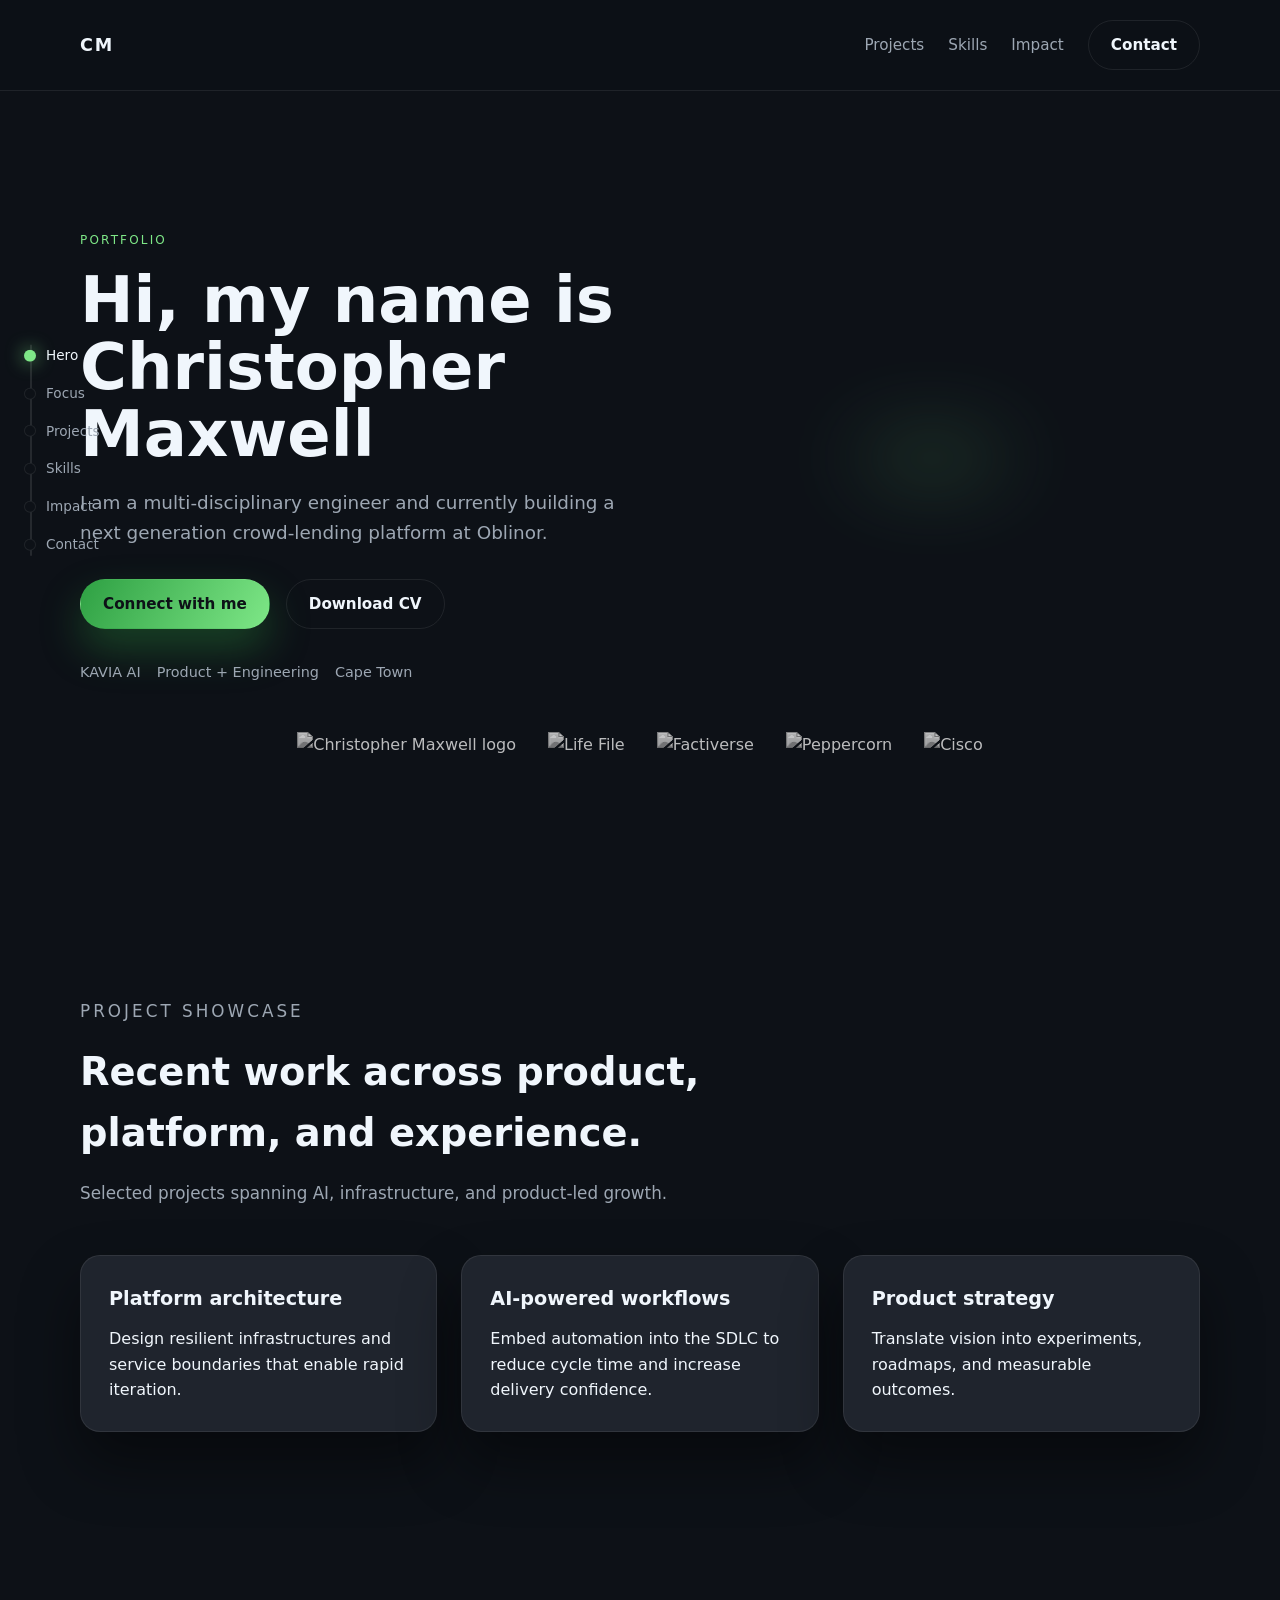
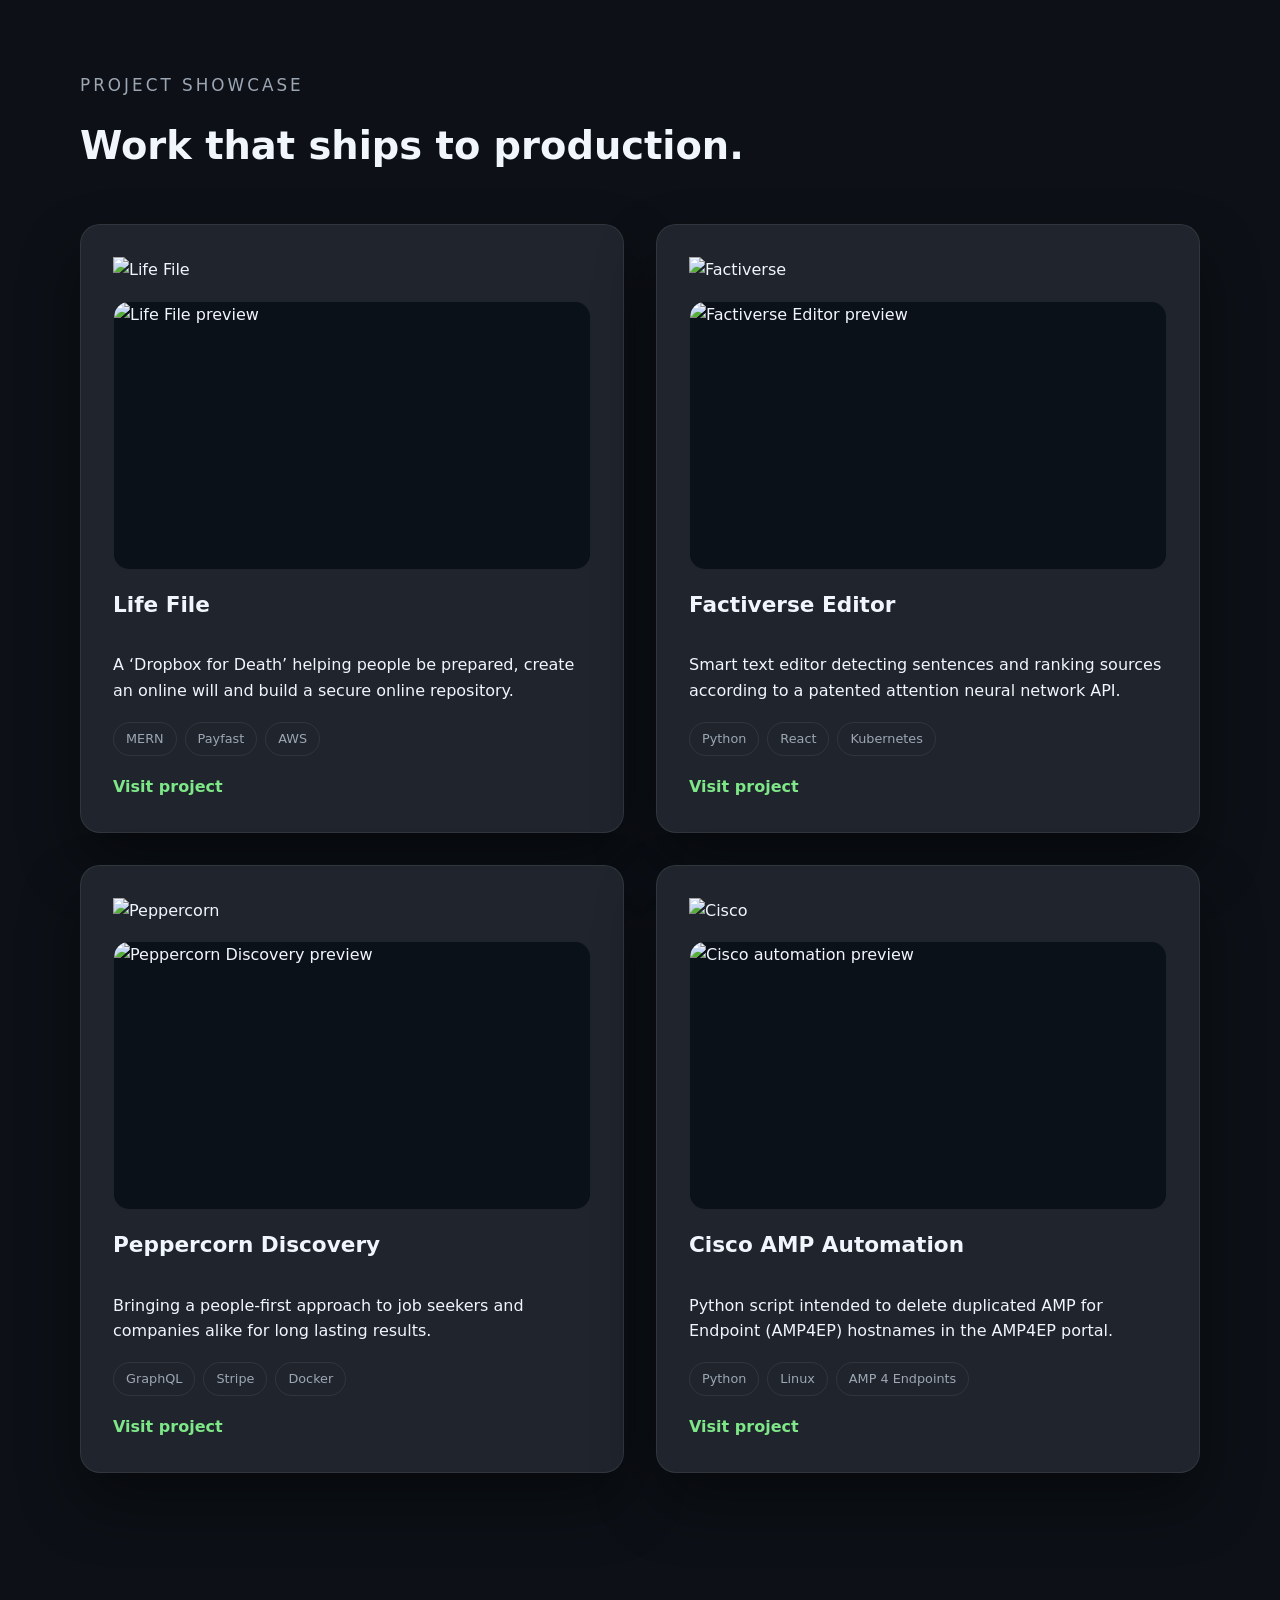
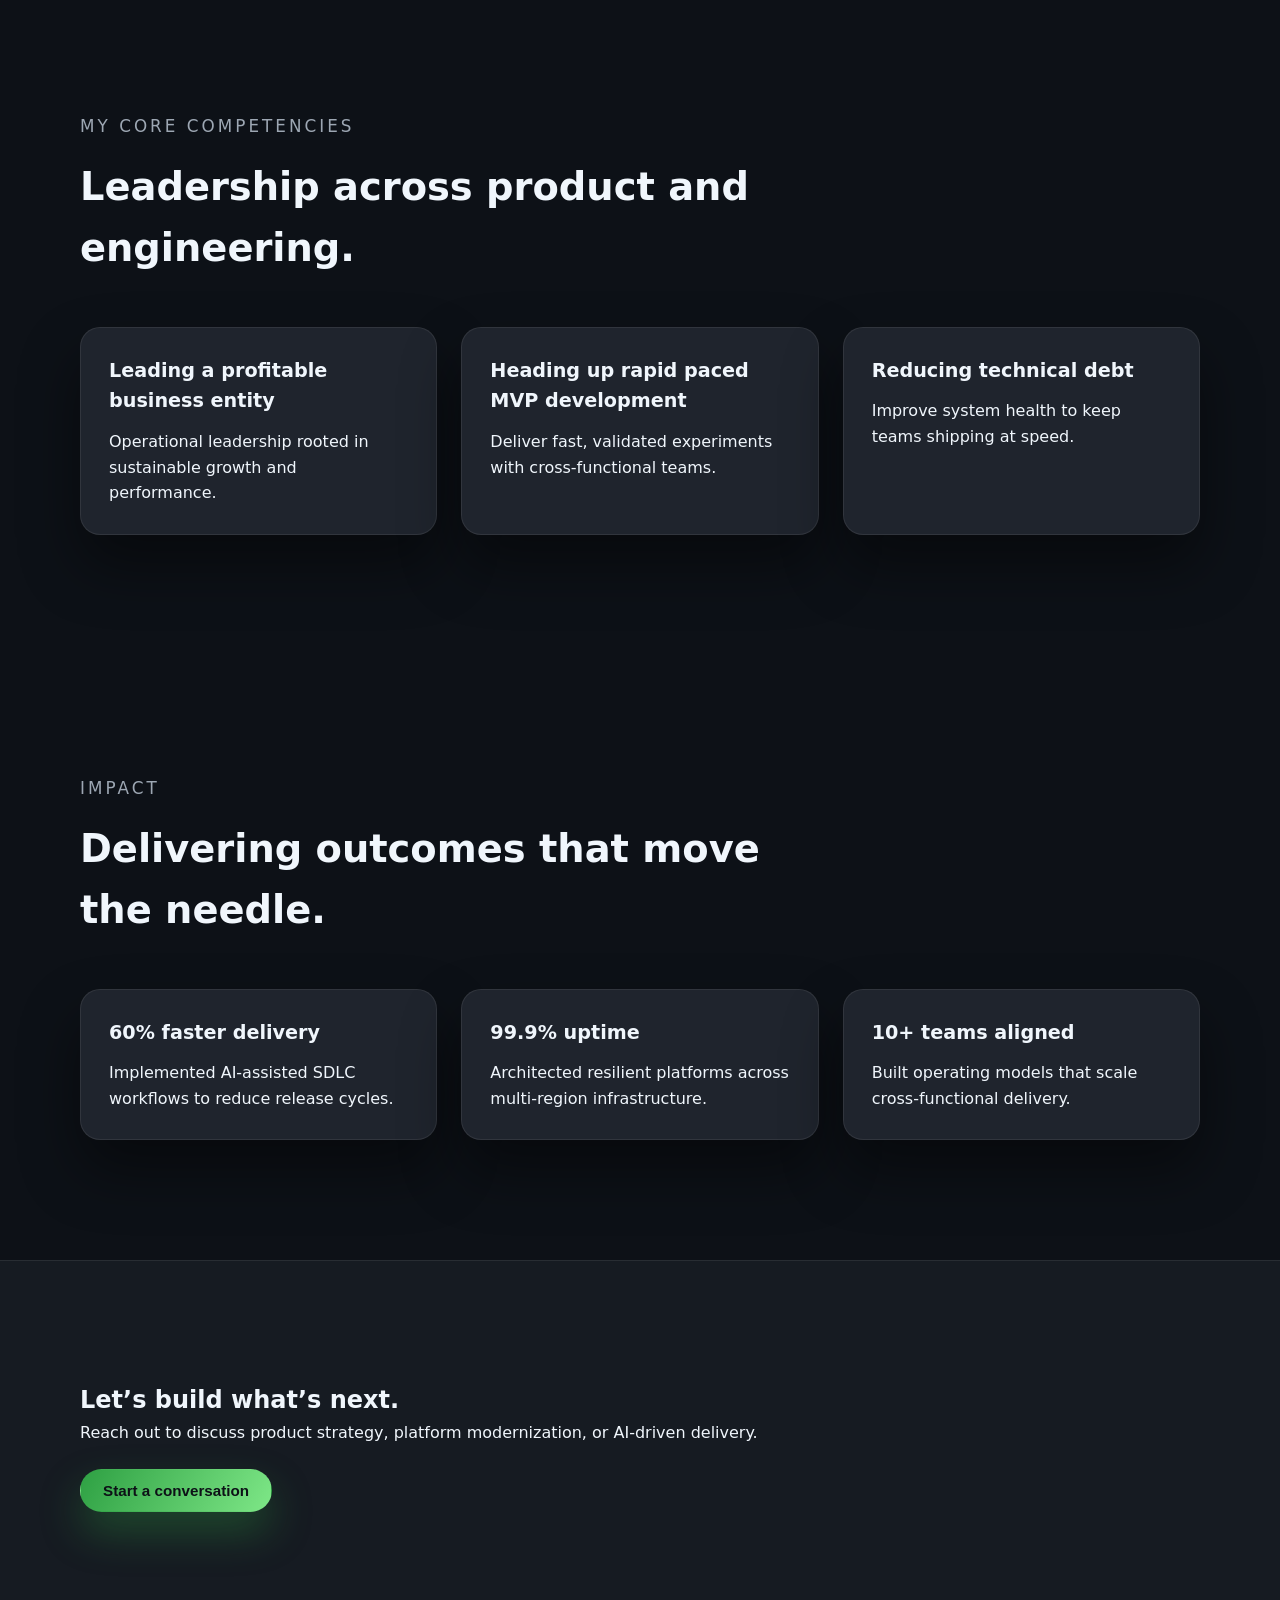
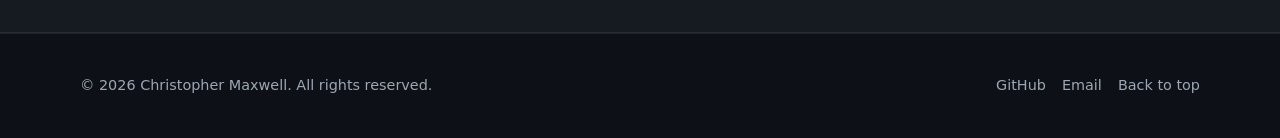
==== index.html @ 37aeed15 "workings" ====
<!doctype html>
<html lang="en">
<head>
  <meta charset="utf-8">
  <meta http-equiv="X-UA-Compatible" content="IE=edge">
  <meta name="viewport" content="width=device-width, initial-scale=1">
  <title>Christopher Maxwell | Portfolio</title>
  <meta name="description" content="Christopher Maxwell is a multi-disciplinary engineer building the next generation of AI-accelerated software delivery.">
  <link rel="stylesheet" href="./css/style.css">
  <link rel="preload" href="./images/profile-00.svg" as="image" type="image/svg+xml">
</head>
<body>
  <div id="top" class="page">
    <header class="site-header">
      <div class="container header-inner">
        <a class="logo" href="#hero">CM</a>
        <nav class="primary-nav" aria-label="Primary">
          <a href="#projects">Projects</a>
          <a href="#skills">Skills</a>
          <a href="#impact">Impact</a>
          <a class="button ghost" href="mailto:chris.reviresco@gmail.com">Contact</a>
        </nav>
      </div>
    </header>

    <nav class="rail-nav" aria-label="Section navigation">
      <a class="rail-stop" href="#top" data-section="hero">
        <span class="rail-dot"></span>
        <span class="rail-label">Hero</span>
      </a>
      <a class="rail-stop" href="#features" data-section="features">
        <span class="rail-dot"></span>
        <span class="rail-label">Focus</span>
      </a>
      <a class="rail-stop" href="#projects" data-section="projects">
        <span class="rail-dot"></span>
        <span class="rail-label">Projects</span>
      </a>
      <a class="rail-stop" href="#skills" data-section="skills">
        <span class="rail-dot"></span>
        <span class="rail-label">Skills</span>
      </a>
      <a class="rail-stop" href="#impact" data-section="impact">
        <span class="rail-dot"></span>
        <span class="rail-label">Impact</span>
      </a>
      <a class="rail-stop" href="#contact" data-section="contact">
        <span class="rail-dot"></span>
        <span class="rail-label">Contact</span>
      </a>
    </nav>

    <main>
      <section id="hero" class="section hero illustration-section-01" data-hero>
        <div class="container hero-grid">
          <div class="hero-content">
            <p class="eyebrow">Portfolio</p>
            <h1>Hi, my name is <br> Christopher Maxwell</h1>
            <p class="lead">
              I am a multi-disciplinary engineer and currently building a<br> next generation crowd-lending platform at Oblinor.
            </p>
            <div class="cta-group">
              <a class="button primary" href="mailto:chris.reviresco@gmail.com">Connect with me</a>
              <a class="button ghost" href="./images/Christopher_Maxwell-CV.pdf" download="Christopher_Maxwell-CV">Download CV</a>
            </div>
            <div class="hero-metadata">
              <span>KAVIA AI</span>
              <span>Product + Engineering</span>
              <span>Cape Town</span>
            </div>
          </div>
          <div class="hero-visual" aria-hidden="true">
            <img class="hero-graphic" src="./images/profile-00.svg" alt="">
            <div class="hero-glow"></div>
          </div>
        </div>
        <div class="hero-logos" aria-label="Featured companies">
          <img src="./images/logo.svg" alt="Christopher Maxwell logo" loading="lazy">
          <img src="./images/life-file.svg" alt="Life File" loading="lazy">
          <img src="./images/factiverse.svg" alt="Factiverse" loading="lazy">
          <img src="./images/peppercorn.svg" alt="Peppercorn" loading="lazy">
          <img src="./images/cisco.svg" alt="Cisco" loading="lazy">
        </div>
      </section>

      <section id="features" class="section reveal illustration-section-03">
        <div class="container">
          <div class="section-header">
            <p class="eyebrow">Project Showcase</p>
            <h2>Recent work across product, platform, and experience.</h2>
            <p>Selected projects spanning AI, infrastructure, and product-led growth.</p>
          </div>
          <div class="feature-grid">
            <article class="feature-card">
              <h3>Platform architecture</h3>
              <p>Design resilient infrastructures and service boundaries that enable rapid iteration.</p>
            </article>
            <article class="feature-card">
              <h3>AI-powered workflows</h3>
              <p>Embed automation into the SDLC to reduce cycle time and increase delivery confidence.</p>
            </article>
            <article class="feature-card">
              <h3>Product strategy</h3>
              <p>Translate vision into experiments, roadmaps, and measurable outcomes.</p>
            </article>
          </div>
        </div>
      </section>

      <section id="projects" class="section reveal illustration-section-04">
        <div class="container">
          <div class="section-header">
            <p class="eyebrow">Project Showcase</p>
            <h2>Work that ships to production.</h2>
          </div>
          <div class="project-grid">
            <article class="project-card">
              <div class="project-header">
                <img src="./images/life-file.svg" alt="Life File" loading="lazy">
              </div>
              <div class="project-media">
                <img src="./images/life-file.gif" alt="Life File preview" loading="lazy">
              </div>
              <h3>Life File</h3>
              <p>A ‘Dropbox for Death’ helping people be prepared, create an online will and build a secure online repository.</p>
              <div class="tag-group">
                <span>MERN</span>
                <span>Payfast</span>
                <span>AWS</span>
              </div>
              <a class="text-link" href="https://www.lifefile.co.za" target="_blank" rel="noopener noreferrer">Visit project</a>
            </article>
            <article class="project-card">
              <div class="project-header">
                <img src="./images/factiverse.svg" alt="Factiverse" loading="lazy">
              </div>
              <div class="project-media">
                <img src="./images/fv-editor.gif" alt="Factiverse Editor preview" loading="lazy">
              </div>
              <h3>Factiverse Editor</h3>
              <p>Smart text editor detecting sentences and ranking sources according to a patented attention neural network API.</p>
              <div class="tag-group">
                <span>Python</span>
                <span>React</span>
                <span>Kubernetes</span>
              </div>
              <a class="text-link" href="https://editor.factiverse.ai" target="_blank" rel="noopener noreferrer">Visit project</a>
            </article>
            <article class="project-card">
              <div class="project-header">
                <img src="./images/peppercorn.svg" alt="Peppercorn" loading="lazy">
              </div>
              <div class="project-media">
                <img src="./images/learning-module.gif" alt="Peppercorn Discovery preview" loading="lazy">
              </div>
              <h3>Peppercorn Discovery</h3>
              <p>Bringing a people-first approach to job seekers and companies alike for long lasting results.</p>
              <div class="tag-group">
                <span>GraphQL</span>
                <span>Stripe</span>
                <span>Docker</span>
              </div>
              <a class="text-link" href="https://discovery.peppercorn.ai/" target="_blank" rel="noopener noreferrer">Visit project</a>
            </article>
            <article class="project-card">
              <div class="project-header">
                <img src="./images/cisco.svg" alt="Cisco" loading="lazy">
              </div>
              <div class="project-media">
                <img src="./images/cisco.gif" alt="Cisco automation preview" loading="lazy">
              </div>
              <h3>Cisco AMP Automation</h3>
              <p>Python script intended to delete duplicated AMP for Endpoint (AMP4EP) hostnames in the AMP4EP portal.</p>
              <div class="tag-group">
                <span>Python</span>
                <span>Linux</span>
                <span>AMP 4 Endpoints</span>
              </div>
              <a class="text-link" href="https://developer.cisco.com/codeexchange/github/repo/victoriancode/amp4endpoint" target="_blank" rel="noopener noreferrer">Visit project</a>
            </article>
          </div>
        </div>
      </section>

      <section id="skills" class="section reveal illustration-section-03">
        <div class="container">
          <div class="section-header">
            <p class="eyebrow">My core competencies</p>
            <h2>Leadership across product and engineering.</h2>
          </div>
          <div class="skills-grid">
            <div class="skill-card">
              <h3>Leading a profitable business entity</h3>
              <p>Operational leadership rooted in sustainable growth and performance.</p>
            </div>
            <div class="skill-card">
              <h3>Heading up rapid paced MVP development</h3>
              <p>Deliver fast, validated experiments with cross-functional teams.</p>
            </div>
            <div class="skill-card">
              <h3>Reducing technical debt</h3>
              <p>Improve system health to keep teams shipping at speed.</p>
            </div>
          </div>
        </div>
      </section>

      <section id="impact" class="section reveal illustration-section-04">
        <div class="container">
          <div class="section-header">
            <p class="eyebrow">Impact</p>
            <h2>Delivering outcomes that move the needle.</h2>
          </div>
          <div class="impact-grid">
            <div class="impact-card">
              <h3>60% faster delivery</h3>
              <p>Implemented AI-assisted SDLC workflows to reduce release cycles.</p>
            </div>
            <div class="impact-card">
              <h3>99.9% uptime</h3>
              <p>Architected resilient platforms across multi-region infrastructure.</p>
            </div>
            <div class="impact-card">
              <h3>10+ teams aligned</h3>
              <p>Built operating models that scale cross-functional delivery.</p>
            </div>
          </div>
        </div>
      </section>

      <section id="contact" class="section contact reveal illustration-section-05">
        <div class="container contact-inner">
          <div>
            <h2>Let’s build what’s next.</h2>
            <p>Reach out to discuss product strategy, platform modernization, or AI-driven delivery.</p>
          </div>
          <button class="button primary contact-trigger" type="button">Start a conversation</button>
        </div>
      </section>
    </main>

    <dialog class="contact-dialog" id="contact-dialog" aria-labelledby="contact-dialog-title">
      <form class="contact-form" method="dialog" novalidate>
        <h3 id="contact-dialog-title">Start the conversation</h3>
        <p>Share what you'd like to do and I'll reply directly.</p>
        <label for="contact-message">What would you like to do?</label>
        <textarea id="contact-message" name="message" rows="4" required></textarea>
        <label for="contact-email">Your email (optional)</label>
        <input id="contact-email" name="email" type="email" autocomplete="email" placeholder="you@example.com">
        <div class="contact-actions">
          <button class="button ghost" value="cancel">Cancel</button>
          <button class="button primary" id="contact-send" type="submit" value="send">Send email</button>
        </div>
        <p class="contact-status" role="status" aria-live="polite"></p>
        <p class="contact-note">Your message stays on your device and is only used to draft the email.</p>
      </form>
    </dialog>

    <footer class="site-footer">
      <div class="container footer-inner">
        <p>© 2026 Christopher Maxwell. All rights reserved.</p>
        <div class="footer-links">
          <a href="https://github.com/withchristopher" target="_blank" rel="noopener noreferrer">GitHub</a>
          <a href="mailto:chris.reviresco@gmail.com">Email</a>
          <a href="#hero">Back to top</a>
        </div>
      </div>
    </footer>
  </div>

  <script src="./js/landing.js" defer></script>
</body>
</html>
---- css/style.css ----
:root {
  color-scheme: dark;
  --bg: #0d1117;
  --bg-muted: #161b22;
  --bg-card: #1f242d;
  --text: #f0f6fc;
  --text-muted: #9da7b3;
  --accent: #7ee787;
  --accent-strong: #2ea043;
  --border: rgba(255, 255, 255, 0.08);
  --shadow: 0 30px 60px rgba(0, 0, 0, 0.45);
  --radius: 20px;
  --container: 1120px;
  --section-gap: clamp(64px, 10vw, 120px);
}

* {
  box-sizing: border-box;
  margin: 0;
  padding: 0;
}

html {
  scroll-behavior: smooth;
}

body {
  font-family: "Inter", "Segoe UI", system-ui, -apple-system, sans-serif;
  background: var(--bg);
  color: var(--text);
  line-height: 1.6;
}

img {
  max-width: 100%;
  display: block;
}

a {
  color: inherit;
  text-decoration: none;
}

.page {
  overflow-x: hidden;
}

.container {
  width: min(100% - 32px, var(--container));
  margin: 0 auto;
}

.section {
  padding: var(--section-gap) 0;
  position: relative;
  overflow: hidden;
}

.section[class*="illustration-section-"] {
  position: relative;
}

[class*="illustration-section-"]::after {
  content: "";
  position: absolute;
  width: 100%;
  max-width: 100%;
  height: 612px;
  background-repeat: no-repeat;
  background-size: auto;
  background-position: center;
  left: 50%;
  top: 0;
  transform: translate(-50%);
  pointer-events: none;
  z-index: 0;
}

.illustration-section-01::after {
  background-image: url("../images/illustration-section-011.svg");
  transform: translateX(0);
}

.illustration-section-03::after {
  background-image: url("../images/illustration-section-03.svg");
}

.illustration-section-04::after {
  background-image: url("../images/illustration-section-04.svg");
}

.illustration-section-05::after {
  background-image: url("../images/illustration-section-05.svg");
  transform: translateX(0);
}

.eyebrow {
  text-transform: uppercase;
  letter-spacing: 0.18em;
  font-size: 0.75rem;
  color: var(--accent);
  margin-bottom: 16px;
}

.section-header {
  max-width: 680px;
  margin-bottom: 48px;
}

.section-header h2 {
  font-size: clamp(2rem, 3vw, 3rem);
  margin-bottom: 16px;
}

.section-header p {
  color: var(--text-muted);
  font-size: 1.05rem;
}

.site-header {
  position: sticky;
  top: 0;
  backdrop-filter: blur(18px);
  background: rgba(13, 17, 23, 0.8);
  border-bottom: 1px solid var(--border);
  z-index: 20;
}

.header-inner {
  display: flex;
  align-items: center;
  justify-content: space-between;
  padding: 20px 0;
}

.logo {
  font-weight: 700;
  font-size: 1.1rem;
  letter-spacing: 0.1em;
}

.primary-nav {
  display: flex;
  align-items: center;
  gap: 24px;
  color: var(--text-muted);
}

.primary-nav a {
  font-size: 0.95rem;
}

.button {
  display: inline-flex;
  align-items: center;
  justify-content: center;
  gap: 8px;
  padding: 12px 22px;
  border-radius: 999px;
  font-weight: 600;
  font-size: 0.95rem;
  border: 1px solid transparent;
  transition: transform 0.2s ease, box-shadow 0.2s ease, border-color 0.2s ease;
}

.button.primary {
  background: linear-gradient(120deg, #2ea043, #7ee787);
  color: #0d1117;
  box-shadow: 0 20px 40px rgba(46, 160, 67, 0.35);
}

.button.ghost {
  border-color: var(--border);
  color: var(--text);
}

.button:hover {
  transform: translateY(-1px);
}

.hero {
  padding-top: clamp(80px, 14vw, 140px);
}

.hero-grid {
  display: grid;
  grid-template-columns: repeat(auto-fit, minmax(280px, 1fr));
  gap: 48px;
  align-items: center;
}

.hero-grid,
.hero-logos,
.section-header,
.feature-grid,
.project-grid,
.skills-grid,
.impact-grid,
.contact-inner,
.footer-inner {
  position: relative;
  z-index: 1;
}

.hero-content h1 {
  font-size: clamp(2.8rem, 5vw, 4.6rem);
  line-height: 1.05;
  margin-bottom: 20px;
}

.hero-content .lead {
  font-size: 1.15rem;
  color: var(--text-muted);
  margin-bottom: 32px;
}

.cta-group {
  display: flex;
  flex-wrap: wrap;
  gap: 16px;
  margin-bottom: 32px;
}

.hero-metadata {
  display: flex;
  flex-wrap: wrap;
  gap: 16px;
  color: var(--text-muted);
  font-size: 0.9rem;
}

.hero-visual {
  position: relative;
  display: grid;
  place-items: center;
  padding: 48px;
}

.hero-graphic {
  width: min(420px, 90%);
  filter: drop-shadow(0 30px 40px rgba(0, 0, 0, 0.6));
  opacity: 0;
  transform: translateY(24px) scale(0.98);
  transition: opacity 1s ease, transform 1s ease;
}

.hero-visual.is-visible .hero-graphic {
  opacity: 1;
  transform: translateY(0) scale(1);
}

.hero-out .hero-graphic {
  opacity: 0;
  transform: translateY(-24px) scale(0.98);
}

.hero-glow {
  position: absolute;
  inset: 18%;
  background: radial-gradient(circle, rgba(126, 231, 135, 0.25), transparent 60%);
  filter: blur(40px);
  z-index: -1;
  opacity: 0.8;
}

.hero-logos {
  margin-top: 48px;
  display: flex;
  flex-wrap: wrap;
  gap: 32px;
  align-items: center;
  justify-content: center;
  opacity: 0.75;
}

.hero-logos img {
  max-height: 40px;
  width: auto;
  filter: grayscale(1);
}

.feature-grid,
.project-grid,
.skills-grid,
.impact-grid {
  display: grid;
  gap: 24px;
  grid-template-columns: repeat(auto-fit, minmax(320px, 1fr));
}

.project-grid {
  grid-template-columns: repeat(2, minmax(0, 1fr));
  gap: 32px;
}

.feature-card,
.project-card,
.skill-card,
.impact-card {
  background: var(--bg-card);
  border: 1px solid var(--border);
  border-radius: var(--radius);
  padding: 28px;
  box-shadow: var(--shadow);
}

.feature-card h3,
.project-card h3,
.skill-card h3,
.impact-card h3 {
  margin-bottom: 12px;
  font-size: 1.2rem;
}

.project-card {
  display: grid;
  gap: 18px;
  padding: 32px;
}

.project-media {
  border-radius: 16px;
  overflow: hidden;
  border: 1px solid var(--border);
  background: #0b1118;
  aspect-ratio: 16 / 9;
}

.project-media img {
  width: 100%;
  height: 100%;
  object-fit: cover;
  display: block;
}

.project-card h3 {
  font-size: 1.35rem;
}

.project-header {
  display: flex;
  align-items: center;
  gap: 12px;
}

.tag-group {
  display: flex;
  flex-wrap: wrap;
  gap: 8px;
}

.tag-group span {
  border: 1px solid var(--border);
  padding: 6px 12px;
  border-radius: 999px;
  font-size: 0.8rem;
  color: var(--text-muted);
}

.text-link {
  color: var(--accent);
  font-weight: 600;
}

.contact {
  background: var(--bg-muted);
  border-top: 1px solid var(--border);
  border-bottom: 1px solid var(--border);
}

.contact-inner {
  display: flex;
  flex-direction: column;
  gap: 24px;
  align-items: flex-start;
  justify-content: space-between;
}

.site-footer {
  padding: 40px 0;
  border-top: 1px solid var(--border);
}

.footer-inner {
  display: flex;
  flex-wrap: wrap;
  gap: 16px;
  align-items: center;
  justify-content: space-between;
  color: var(--text-muted);
  font-size: 0.9rem;
}

.footer-links {
  display: flex;
  gap: 16px;
}

.contact-dialog {
  border: none;
  border-radius: 24px;
  padding: 0;
  width: min(520px, 92vw);
  background: #0b1118;
  color: var(--text);
  box-shadow: var(--shadow);
}

.contact-dialog::backdrop {
  background: rgba(10, 12, 16, 0.75);
  backdrop-filter: blur(4px);
}

.contact-form {
  display: grid;
  gap: 16px;
  padding: 28px;
}

.contact-form h3 {
  font-size: 1.4rem;
}

.contact-form p {
  color: var(--text-muted);
}

.contact-form label {
  font-size: 0.9rem;
  color: var(--text-muted);
}

.contact-form textarea,
.contact-form input {
  width: 100%;
  border-radius: 14px;
  border: 1px solid var(--border);
  background: #0f141c;
  color: var(--text);
  padding: 12px 14px;
  font-size: 0.95rem;
}

.contact-form textarea:focus,
.contact-form input:focus {
  outline: none;
  border-color: rgba(126, 231, 135, 0.6);
  box-shadow: 0 0 0 3px rgba(126, 231, 135, 0.18);
}

.contact-actions {
  display: flex;
  flex-wrap: wrap;
  gap: 12px;
  justify-content: flex-end;
}

.contact-status {
  min-height: 1.2em;
  font-size: 0.9rem;
  color: var(--accent);
}

.contact-note {
  font-size: 0.85rem;
  color: var(--text-muted);
}

.rail-nav {
  position: fixed;
  top: 50%;
  left: 24px;
  transform: translateY(-50%);
  display: grid;
  gap: 16px;
  padding: 6px 0;
  z-index: 15;
}

.rail-nav::before {
  content: "";
  position: absolute;
  left: 6px;
  top: 6px;
  bottom: 6px;
  width: 2px;
  background: rgba(255, 255, 255, 0.1);
  z-index: -1;
}

.rail-nav::after {
  content: "";
  position: absolute;
  left: 6px;
  top: 6px;
  width: 2px;
  height: var(--rail-progress, 0%);
  background: linear-gradient(180deg, rgba(126, 231, 135, 0.9), rgba(46, 160, 67, 0.6));
  box-shadow: 0 0 18px rgba(126, 231, 135, 0.6);
  z-index: -1;
}
.rail-stop {
  display: grid;
  grid-template-columns: auto 1fr;
  align-items: center;
  gap: 10px;
  color: var(--text-muted);
  font-size: 0.85rem;
  transition: color 0.2s ease;
}

.rail-dot {
  width: 12px;
  height: 12px;
  border-radius: 999px;
  border: 1px solid var(--border);
  background: var(--bg);
  position: relative;
}

.rail-stop.active {
  color: var(--text);
}

.rail-stop.active .rail-dot {
  background: var(--accent);
  box-shadow: 0 0 18px rgba(126, 231, 135, 0.8);
  border-color: transparent;
}

.reveal {
  opacity: 0;
  transform: translateY(20px);
  transition: opacity 0.7s ease, transform 0.7s ease;
}

.reveal.is-visible {
  opacity: 1;
  transform: translateY(0);
}

@media (max-width: 900px) {
  .primary-nav {
    display: none;
  }

  .project-grid {
    grid-template-columns: 1fr;
    gap: 24px;
  }

  .rail-nav {
    left: 50%;
    top: auto;
    bottom: 16px;
    transform: translateX(-50%);
    grid-auto-flow: column;
    background: rgba(13, 17, 23, 0.85);
    padding: 10px 16px;
    border-radius: 999px;
    border: 1px solid var(--border);
  }

  .rail-nav::before,
  .rail-nav::after {
    display: none;
  }

  .rail-stop {
    grid-template-columns: auto;
  }

  .rail-label {
    display: none;
  }
}

@media (max-width: 700px) {
  .hero-visual {
    padding: 24px 0;
  }

  .footer-inner {
    flex-direction: column;
    align-items: flex-start;
  }
}

@media (prefers-reduced-motion: reduce) {
  html {
    scroll-behavior: auto;
  }

  *,
  *::before,
  *::after {
    animation: none !important;
    transition: none !important;
  }
}
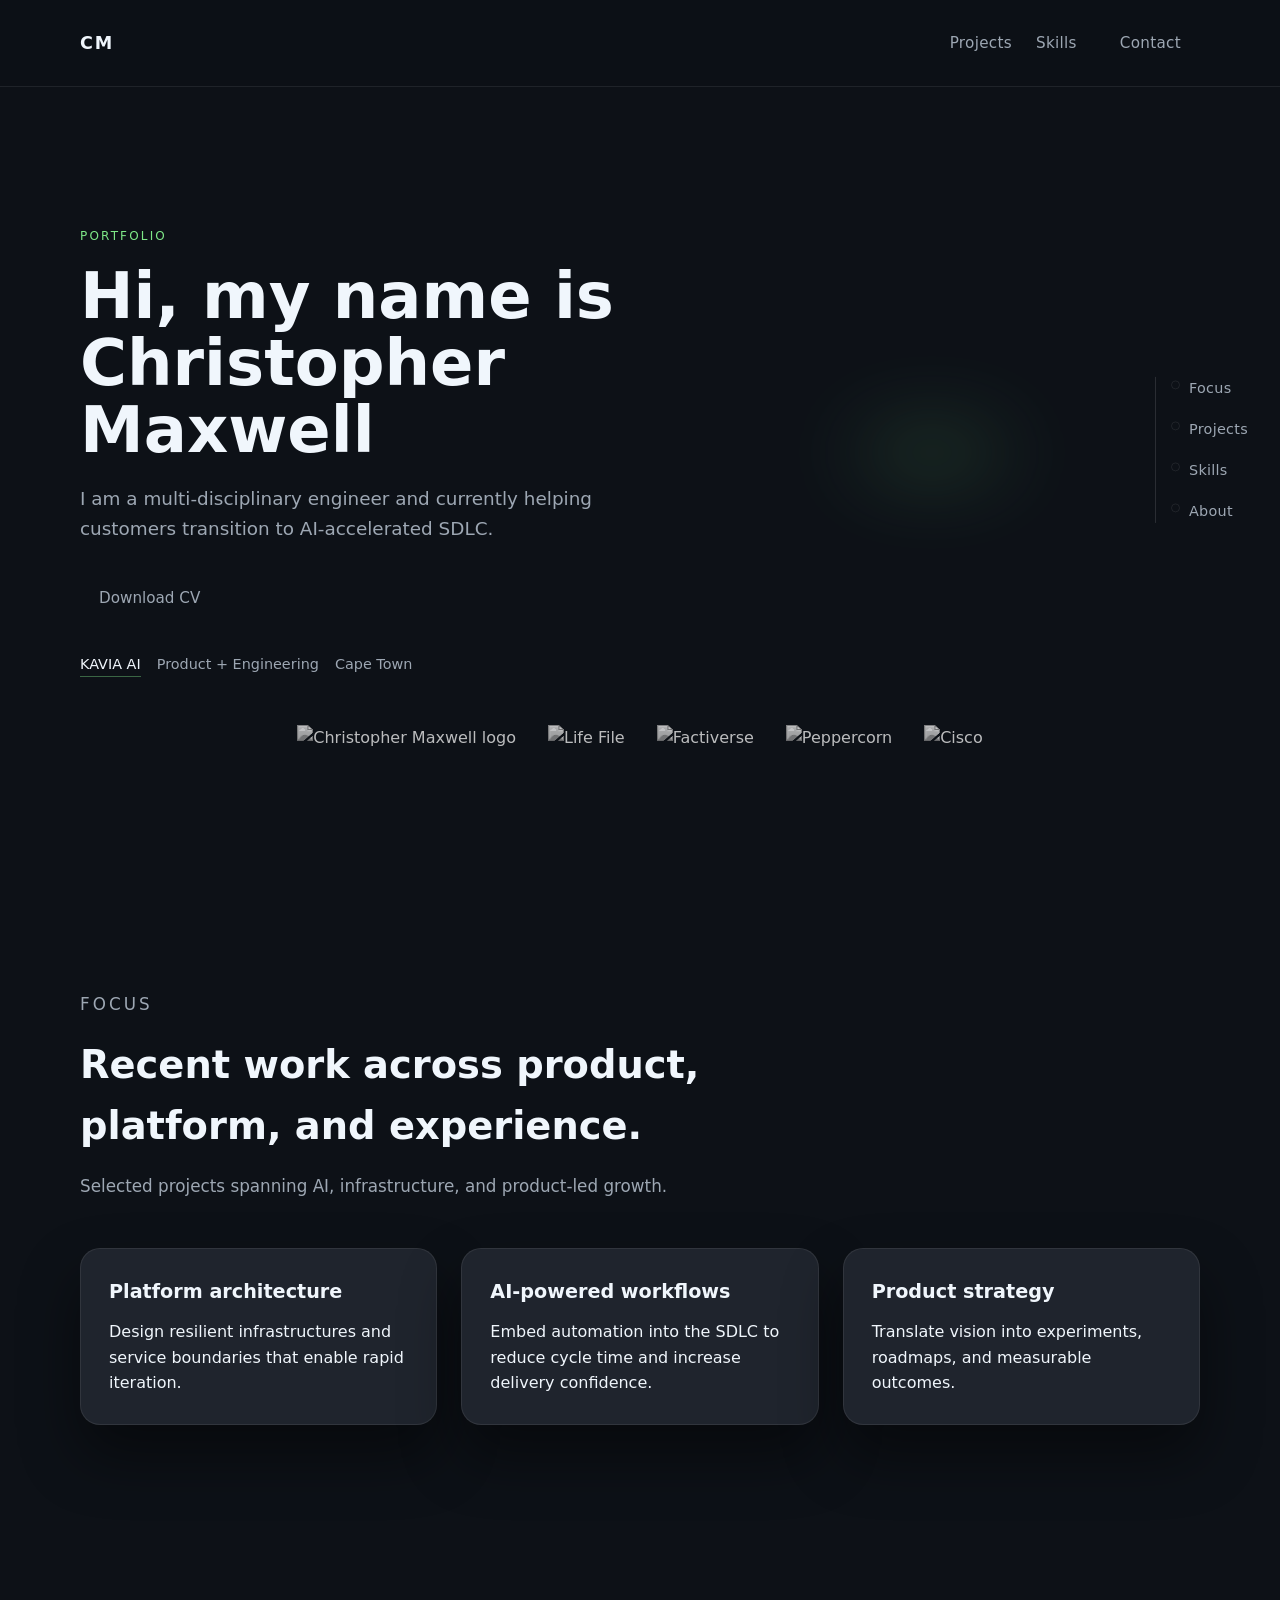
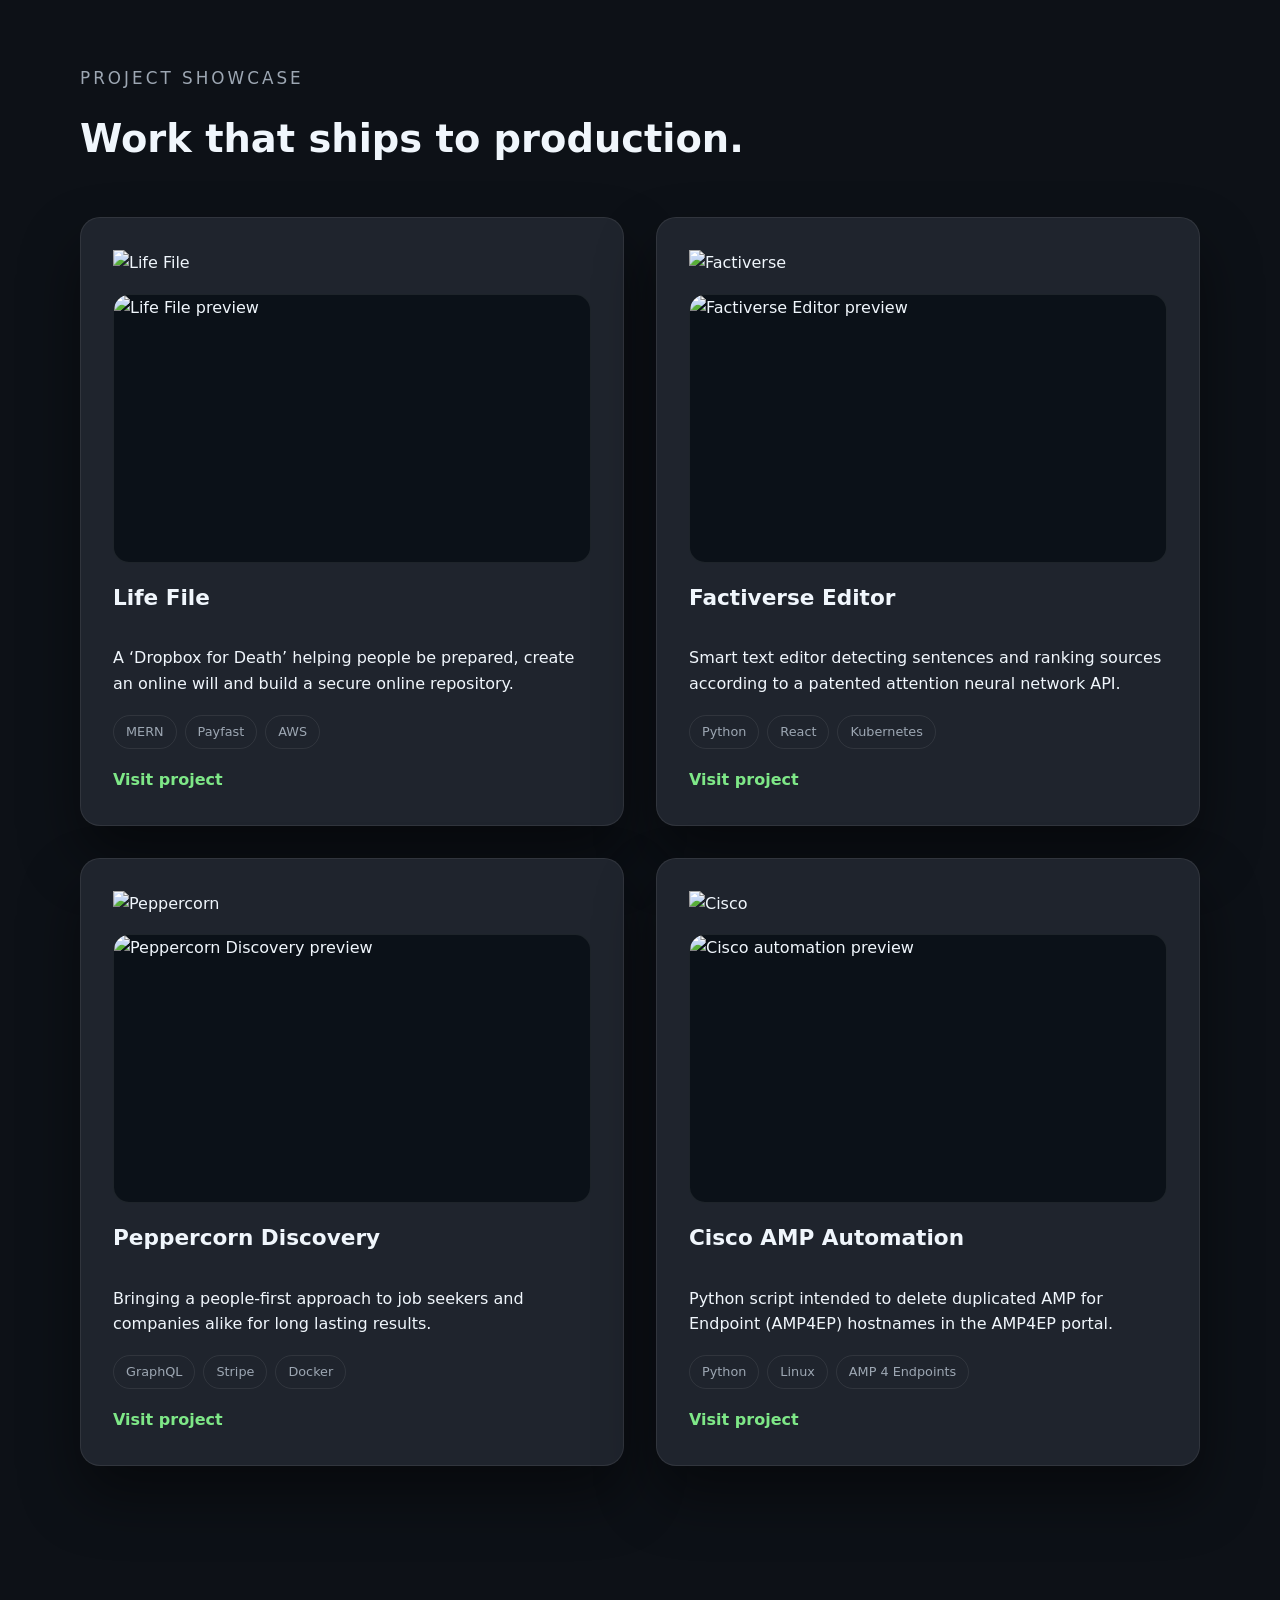
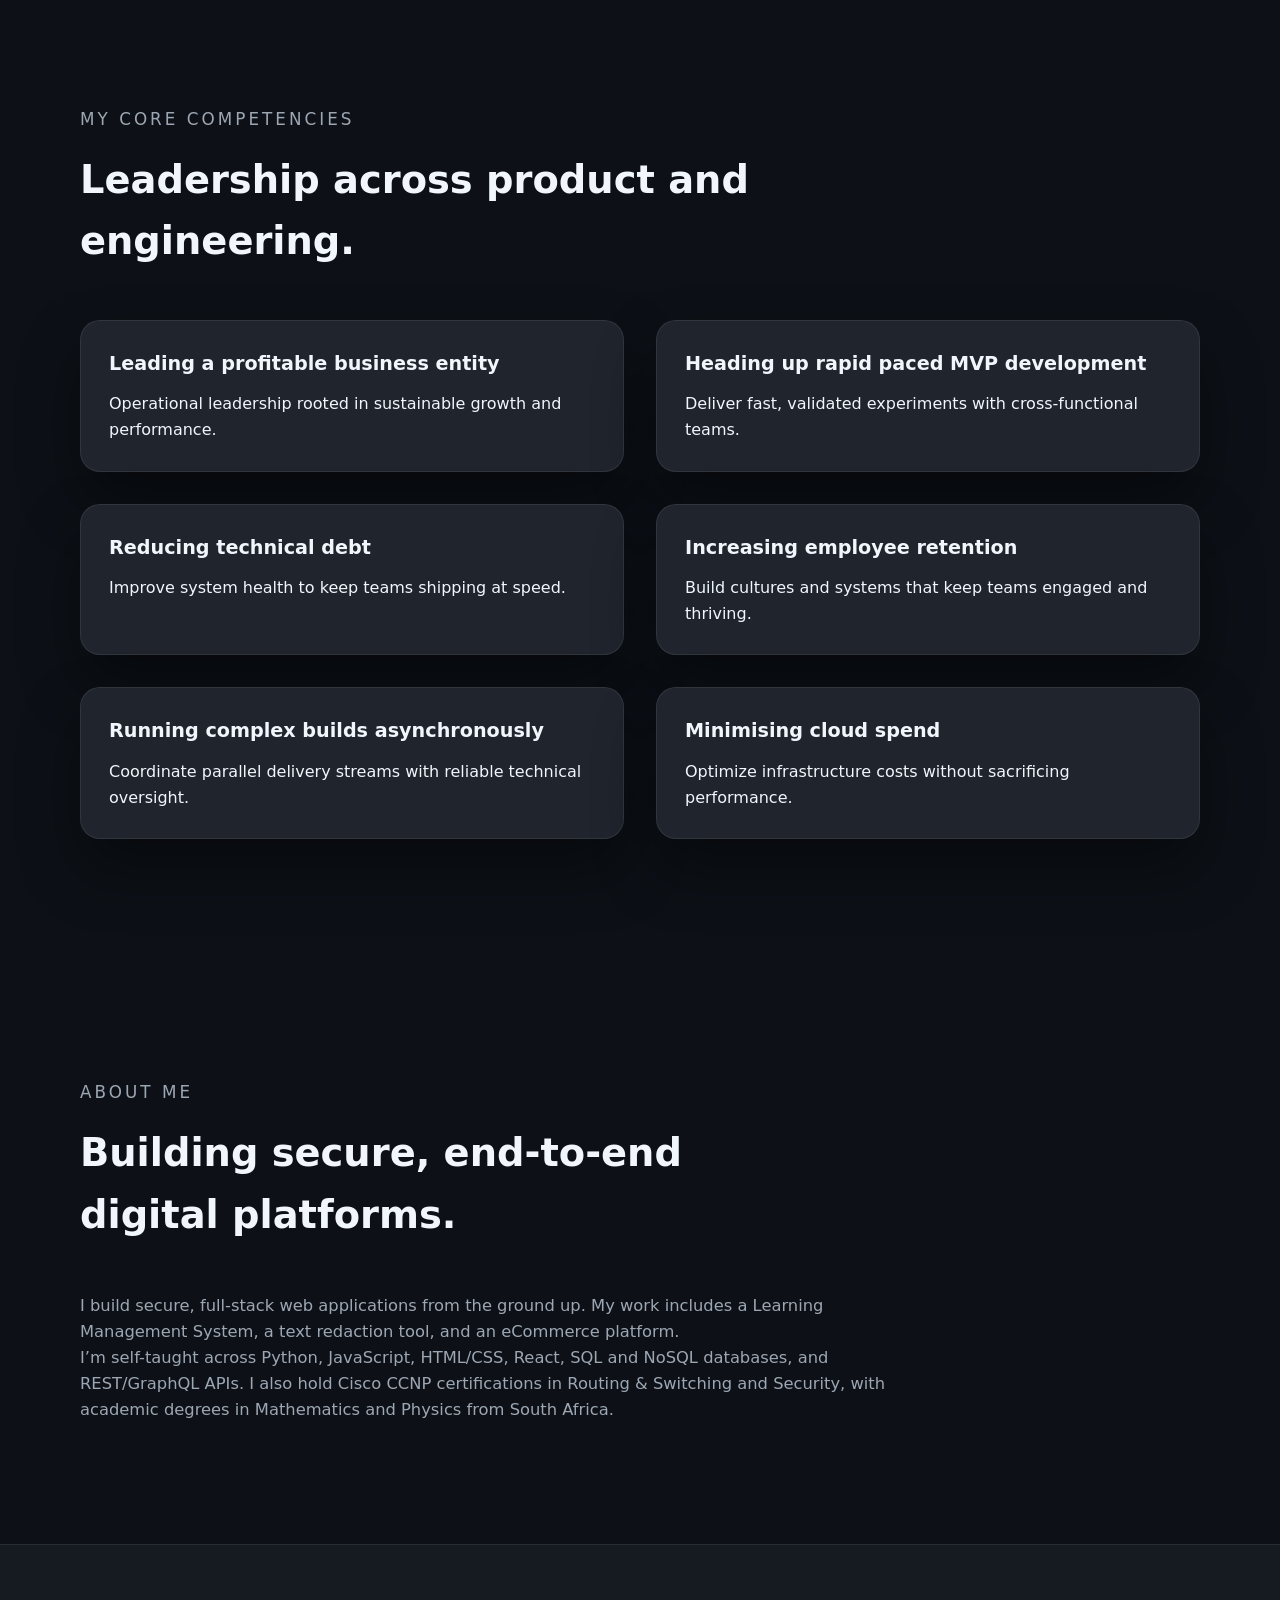
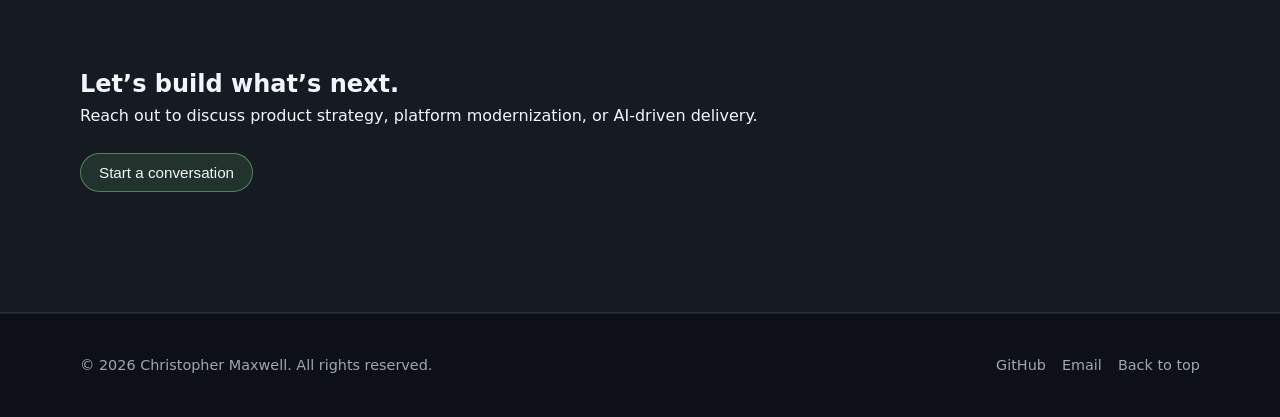
==== commit d91fe32f: "update to the whole page" ====
--- a/index.html
+++ b/index.html
@@ -17,37 +17,16 @@
         <nav class="primary-nav" aria-label="Primary">
           <a href="#projects">Projects</a>
           <a href="#skills">Skills</a>
-          <a href="#impact">Impact</a>
           <a class="button ghost" href="mailto:chris.reviresco@gmail.com">Contact</a>
         </nav>
       </div>
     </header>
 
-    <nav class="rail-nav" aria-label="Section navigation">
-      <a class="rail-stop" href="#top" data-section="hero">
-        <span class="rail-dot"></span>
-        <span class="rail-label">Hero</span>
-      </a>
-      <a class="rail-stop" href="#features" data-section="features">
-        <span class="rail-dot"></span>
-        <span class="rail-label">Focus</span>
-      </a>
-      <a class="rail-stop" href="#projects" data-section="projects">
-        <span class="rail-dot"></span>
-        <span class="rail-label">Projects</span>
-      </a>
-      <a class="rail-stop" href="#skills" data-section="skills">
-        <span class="rail-dot"></span>
-        <span class="rail-label">Skills</span>
-      </a>
-      <a class="rail-stop" href="#impact" data-section="impact">
-        <span class="rail-dot"></span>
-        <span class="rail-label">Impact</span>
-      </a>
-      <a class="rail-stop" href="#contact" data-section="contact">
-        <span class="rail-dot"></span>
-        <span class="rail-label">Contact</span>
-      </a>
+    <nav class="side-rail" aria-label="Section navigation">
+      <a href="#features" data-section="features">Focus</a>
+      <a href="#projects" data-section="projects">Projects</a>
+      <a href="#skills" data-section="skills">Skills</a>
+      <a href="#about" data-section="about">About</a>
     </nav>
 
     <main>
@@ -57,14 +36,13 @@
             <p class="eyebrow">Portfolio</p>
             <h1>Hi, my name is <br> Christopher Maxwell</h1>
             <p class="lead">
-              I am a multi-disciplinary engineer and currently building a<br> next generation crowd-lending platform at Oblinor.
+              I am a multi-disciplinary engineer and currently helping customers transition to AI-accelerated SDLC.
             </p>
             <div class="cta-group">
-              <a class="button primary" href="mailto:chris.reviresco@gmail.com">Connect with me</a>
               <a class="button ghost" href="./images/Christopher_Maxwell-CV.pdf" download="Christopher_Maxwell-CV">Download CV</a>
             </div>
             <div class="hero-metadata">
-              <span>KAVIA AI</span>
+              <a href="https://kavia.ai" target="_blank" rel="noopener noreferrer">KAVIA AI</a>
               <span>Product + Engineering</span>
               <span>Cape Town</span>
             </div>
@@ -86,7 +64,7 @@
       <section id="features" class="section reveal illustration-section-03">
         <div class="container">
           <div class="section-header">
-            <p class="eyebrow">Project Showcase</p>
+            <p class="eyebrow">Focus</p>
             <h2>Recent work across product, platform, and experience.</h2>
             <p>Selected projects spanning AI, infrastructure, and product-led growth.</p>
           </div>
@@ -201,30 +179,34 @@
               <h3>Reducing technical debt</h3>
               <p>Improve system health to keep teams shipping at speed.</p>
             </div>
-          </div>
-        </div>
-      </section>
-
-      <section id="impact" class="section reveal illustration-section-04">
-        <div class="container">
-          <div class="section-header">
-            <p class="eyebrow">Impact</p>
-            <h2>Delivering outcomes that move the needle.</h2>
-          </div>
-          <div class="impact-grid">
-            <div class="impact-card">
-              <h3>60% faster delivery</h3>
-              <p>Implemented AI-assisted SDLC workflows to reduce release cycles.</p>
-            </div>
-            <div class="impact-card">
-              <h3>99.9% uptime</h3>
-              <p>Architected resilient platforms across multi-region infrastructure.</p>
-            </div>
-            <div class="impact-card">
-              <h3>10+ teams aligned</h3>
-              <p>Built operating models that scale cross-functional delivery.</p>
-            </div>
-          </div>
+            <div class="skill-card">
+              <h3>Increasing employee retention</h3>
+              <p>Build cultures and systems that keep teams engaged and thriving.</p>
+            </div>
+            <div class="skill-card">
+              <h3>Running complex builds asynchronously</h3>
+              <p>Coordinate parallel delivery streams with reliable technical oversight.</p>
+            </div>
+            <div class="skill-card">
+              <h3>Minimising cloud spend</h3>
+              <p>Optimize infrastructure costs without sacrificing performance.</p>
+            </div>
+          </div>
+        </div>
+      </section>
+
+      <section id="about" class="section reveal illustration-section-04">
+        <div class="container">
+          <div class="section-header">
+            <p class="eyebrow">About me</p>
+            <h2>Building secure, end-to-end digital platforms.</h2>
+          </div>
+          <p class="bio-text">
+            I build secure, full-stack web applications from the ground up. My work includes a Learning Management System, a text redaction tool, and an eCommerce platform.
+          </p>
+          <p class="bio-text">
+            I’m self-taught across Python, JavaScript, HTML/CSS, React, SQL and NoSQL databases, and REST/GraphQL APIs. I also hold Cisco CCNP certifications in Routing & Switching and Security, with academic degrees in Mathematics and Physics from South Africa.
+          </p>
         </div>
       </section>
 
@@ -248,7 +230,7 @@
         <label for="contact-email">Your email (optional)</label>
         <input id="contact-email" name="email" type="email" autocomplete="email" placeholder="you@example.com">
         <div class="contact-actions">
-          <button class="button ghost" value="cancel">Cancel</button>
+          <button class="button ghost" type="button" data-contact-cancel>Cancel</button>
           <button class="button primary" id="contact-send" type="submit" value="send">Send email</button>
         </div>
         <p class="contact-status" role="status" aria-live="polite"></p>
--- a/css/style.css
+++ b/css/style.css
@@ -117,6 +117,12 @@
   font-size: 1.05rem;
 }
 
+.bio-text {
+  max-width: 820px;
+  color: var(--text-muted);
+  font-size: 1.02rem;
+}
+
 .site-header {
   position: sticky;
   top: 0;
@@ -148,6 +154,14 @@
 
 .primary-nav a {
   font-size: 0.95rem;
+  font-weight: 500;
+  letter-spacing: 0.02em;
+  color: var(--text-muted);
+  transition: color 0.2s ease;
+}
+
+.primary-nav a:hover {
+  color: var(--text);
 }
 
 .button {
@@ -155,27 +169,32 @@
   align-items: center;
   justify-content: center;
   gap: 8px;
-  padding: 12px 22px;
+  padding: 10px 18px;
   border-radius: 999px;
-  font-weight: 600;
+  font-weight: 500;
   font-size: 0.95rem;
-  border: 1px solid transparent;
-  transition: transform 0.2s ease, box-shadow 0.2s ease, border-color 0.2s ease;
+  border: 1px solid var(--border);
+  background: transparent;
+  color: var(--text);
+  cursor: pointer;
+  transition: color 0.2s ease, border-color 0.2s ease, background 0.2s ease;
 }
 
 .button.primary {
-  background: linear-gradient(120deg, #2ea043, #7ee787);
-  color: #0d1117;
-  box-shadow: 0 20px 40px rgba(46, 160, 67, 0.35);
+  background: rgba(126, 231, 135, 0.12);
+  border-color: rgba(126, 231, 135, 0.45);
+  color: var(--text);
 }
 
 .button.ghost {
-  border-color: var(--border);
-  color: var(--text);
+  border-color: transparent;
+  color: var(--text-muted);
 }
 
 .button:hover {
-  transform: translateY(-1px);
+  border-color: rgba(126, 231, 135, 0.5);
+  color: var(--text);
+  background: rgba(126, 231, 135, 0.16);
 }
 
 .hero {
@@ -229,6 +248,18 @@
   font-size: 0.9rem;
 }
 
+.hero-metadata a {
+  color: var(--text);
+  text-decoration: none;
+  border-bottom: 1px solid rgba(126, 231, 135, 0.4);
+  transition: color 0.2s ease, border-color 0.2s ease;
+}
+
+.hero-metadata a:hover {
+  color: var(--accent);
+  border-color: var(--accent);
+}
+
 .hero-visual {
   position: relative;
   display: grid;
@@ -288,6 +319,14 @@
   grid-template-columns: repeat(auto-fit, minmax(320px, 1fr));
 }
 
+.skills-grid {
+  grid-template-columns: repeat(2, minmax(0, 1fr));
+  gap: 32px;
+}
+
+.skill-card {
+  padding: 32px;
+}
 .project-grid {
   grid-template-columns: repeat(2, minmax(0, 1fr));
   gap: 32px;
@@ -396,6 +435,59 @@
   gap: 16px;
 }
 
+.side-rail {
+  position: fixed;
+  right: 32px;
+  top: 50%;
+  transform: translateY(-50%);
+  display: flex;
+  flex-direction: column;
+  gap: 18px;
+  z-index: 15;
+}
+
+.side-rail::before {
+  content: "";
+  position: absolute;
+  left: -16px;
+  top: 0;
+  bottom: 0;
+  width: 1px;
+  background: rgba(255, 255, 255, 0.12);
+}
+
+.side-rail a {
+  position: relative;
+  padding-left: 18px;
+  font-size: 0.9rem;
+  color: var(--text-muted);
+  letter-spacing: 0.02em;
+  transition: color 0.2s ease;
+}
+
+.side-rail a::before {
+  content: "";
+  position: absolute;
+  left: 0;
+  top: 0.55em;
+  width: 7px;
+  height: 7px;
+  border-radius: 999px;
+  border: 1px solid var(--border);
+  background: transparent;
+  transform: translateY(-50%);
+}
+
+.side-rail a.active {
+  color: var(--text);
+}
+
+.side-rail a.active::before {
+  background: var(--accent);
+  border-color: var(--accent);
+  box-shadow: 0 0 10px rgba(126, 231, 135, 0.5);
+}
+
 .contact-dialog {
   border: none;
   border-radius: 24px;
@@ -404,6 +496,8 @@
   background: #0b1118;
   color: var(--text);
   box-shadow: var(--shadow);
+  inset: 0;
+  margin: auto;
 }
 
 .contact-dialog::backdrop {
@@ -466,68 +560,6 @@
   color: var(--text-muted);
 }
 
-.rail-nav {
-  position: fixed;
-  top: 50%;
-  left: 24px;
-  transform: translateY(-50%);
-  display: grid;
-  gap: 16px;
-  padding: 6px 0;
-  z-index: 15;
-}
-
-.rail-nav::before {
-  content: "";
-  position: absolute;
-  left: 6px;
-  top: 6px;
-  bottom: 6px;
-  width: 2px;
-  background: rgba(255, 255, 255, 0.1);
-  z-index: -1;
-}
-
-.rail-nav::after {
-  content: "";
-  position: absolute;
-  left: 6px;
-  top: 6px;
-  width: 2px;
-  height: var(--rail-progress, 0%);
-  background: linear-gradient(180deg, rgba(126, 231, 135, 0.9), rgba(46, 160, 67, 0.6));
-  box-shadow: 0 0 18px rgba(126, 231, 135, 0.6);
-  z-index: -1;
-}
-.rail-stop {
-  display: grid;
-  grid-template-columns: auto 1fr;
-  align-items: center;
-  gap: 10px;
-  color: var(--text-muted);
-  font-size: 0.85rem;
-  transition: color 0.2s ease;
-}
-
-.rail-dot {
-  width: 12px;
-  height: 12px;
-  border-radius: 999px;
-  border: 1px solid var(--border);
-  background: var(--bg);
-  position: relative;
-}
-
-.rail-stop.active {
-  color: var(--text);
-}
-
-.rail-stop.active .rail-dot {
-  background: var(--accent);
-  box-shadow: 0 0 18px rgba(126, 231, 135, 0.8);
-  border-color: transparent;
-}
-
 .reveal {
   opacity: 0;
   transform: translateY(20px);
@@ -544,35 +576,48 @@
     display: none;
   }
 
+  .side-rail {
+    display: none;
+  }
+
   .project-grid {
     grid-template-columns: 1fr;
     gap: 24px;
   }
 
-  .rail-nav {
-    left: 50%;
-    top: auto;
-    bottom: 16px;
-    transform: translateX(-50%);
-    grid-auto-flow: column;
-    background: rgba(13, 17, 23, 0.85);
-    padding: 10px 16px;
-    border-radius: 999px;
-    border: 1px solid var(--border);
-  }
-
-  .rail-nav::before,
-  .rail-nav::after {
-    display: none;
-  }
-
-  .rail-stop {
-    grid-template-columns: auto;
-  }
-
-  .rail-label {
-    display: none;
-  }
+  .hero {
+    padding-top: clamp(56px, 16vw, 120px);
+  }
+
+  .hero-grid {
+    grid-template-columns: 1fr;
+    gap: 24px;
+  }
+
+  .hero-visual {
+    order: -1;
+    padding: 16px 0;
+  }
+
+  .hero-graphic {
+    width: min(320px, 78vw);
+  }
+
+  .cta-group {
+    flex-direction: column;
+    align-items: flex-start;
+  }
+
+  .section-header {
+    margin-bottom: 32px;
+  }
+
+  .skills-grid,
+  .impact-grid,
+  .feature-grid {
+    grid-template-columns: 1fr;
+  }
+
 }
 
 @media (max-width: 700px) {
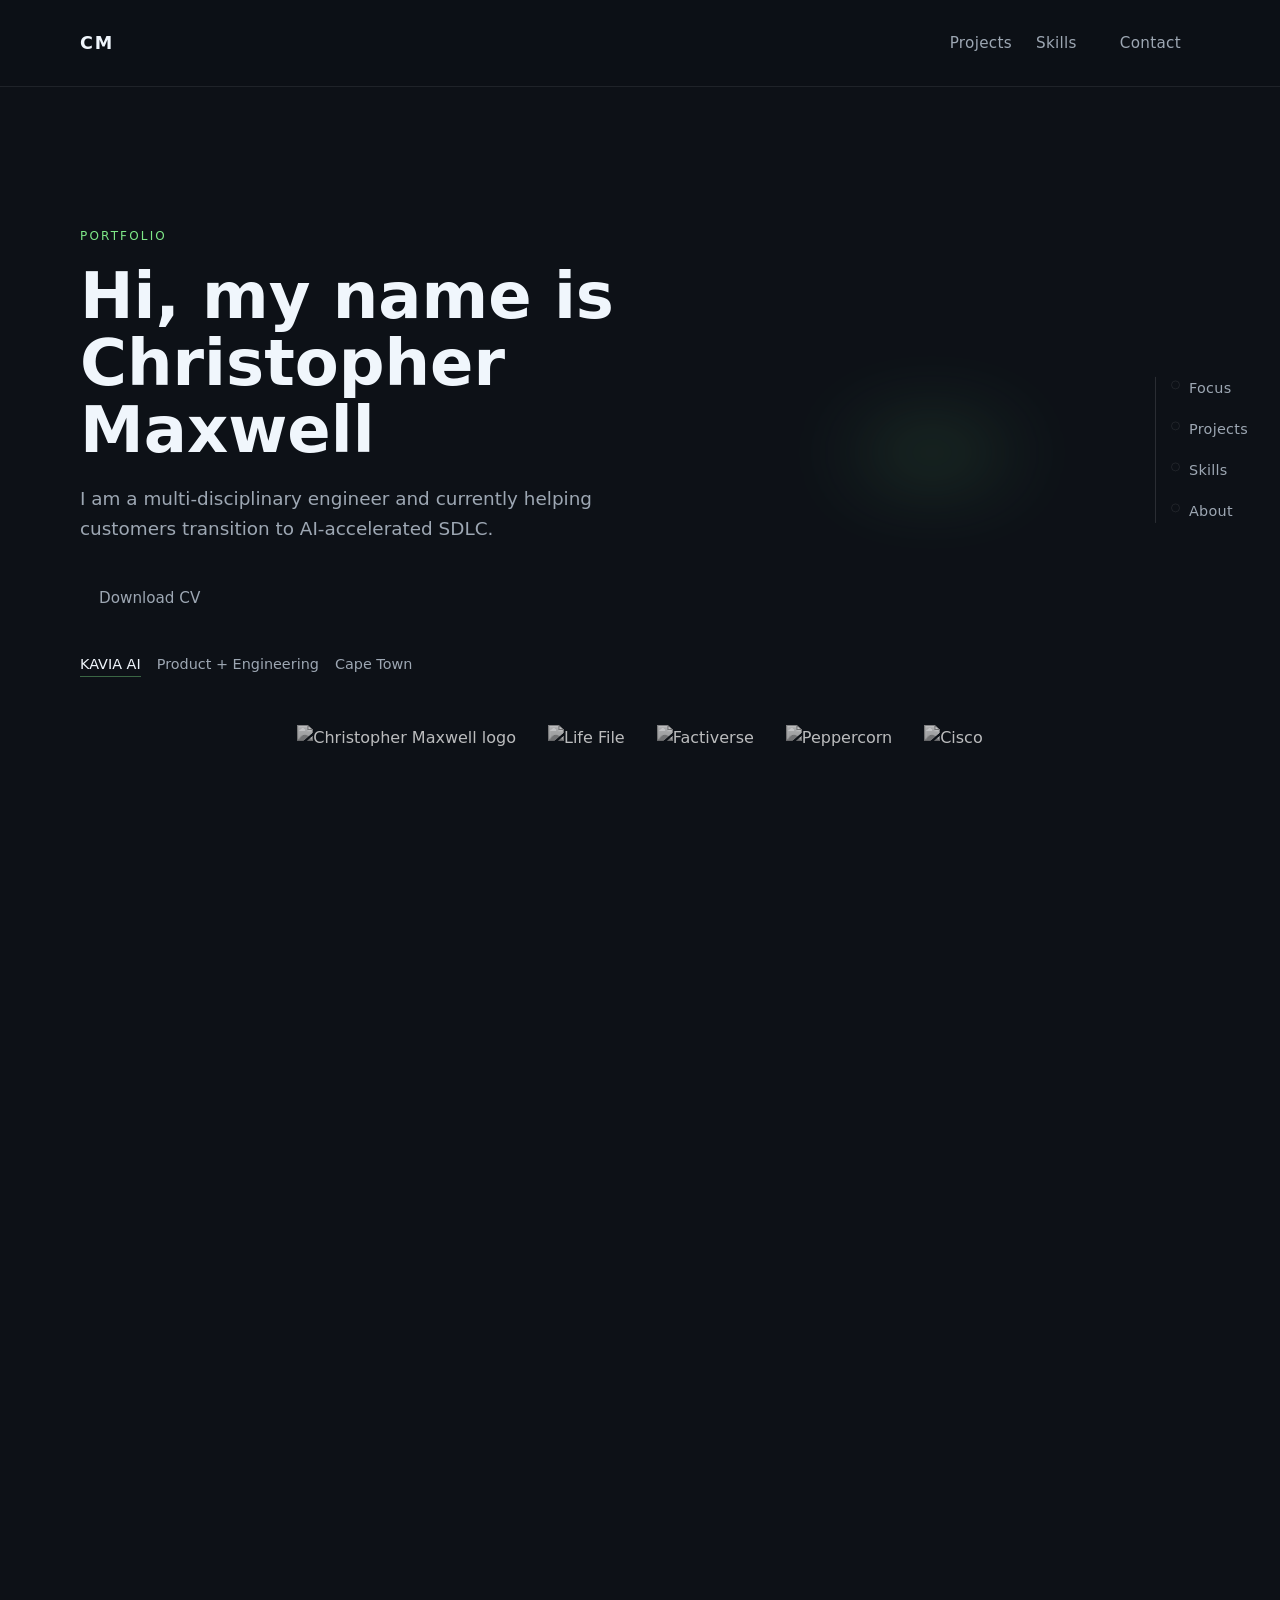
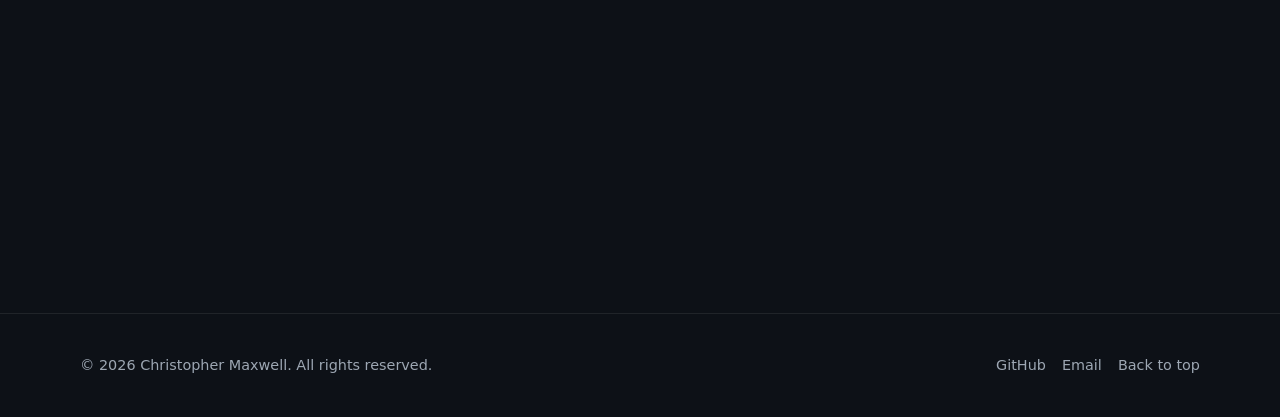
==== commit 0bfddc87: "update to the index.html" ====
--- a/index.html
+++ b/index.html
@@ -250,6 +250,6 @@
     </footer>
   </div>
 
-  <script src="./js/landing.js" defer></script>
+  <script src="../js/main.min.js" defer></script>
 </body>
 </html>
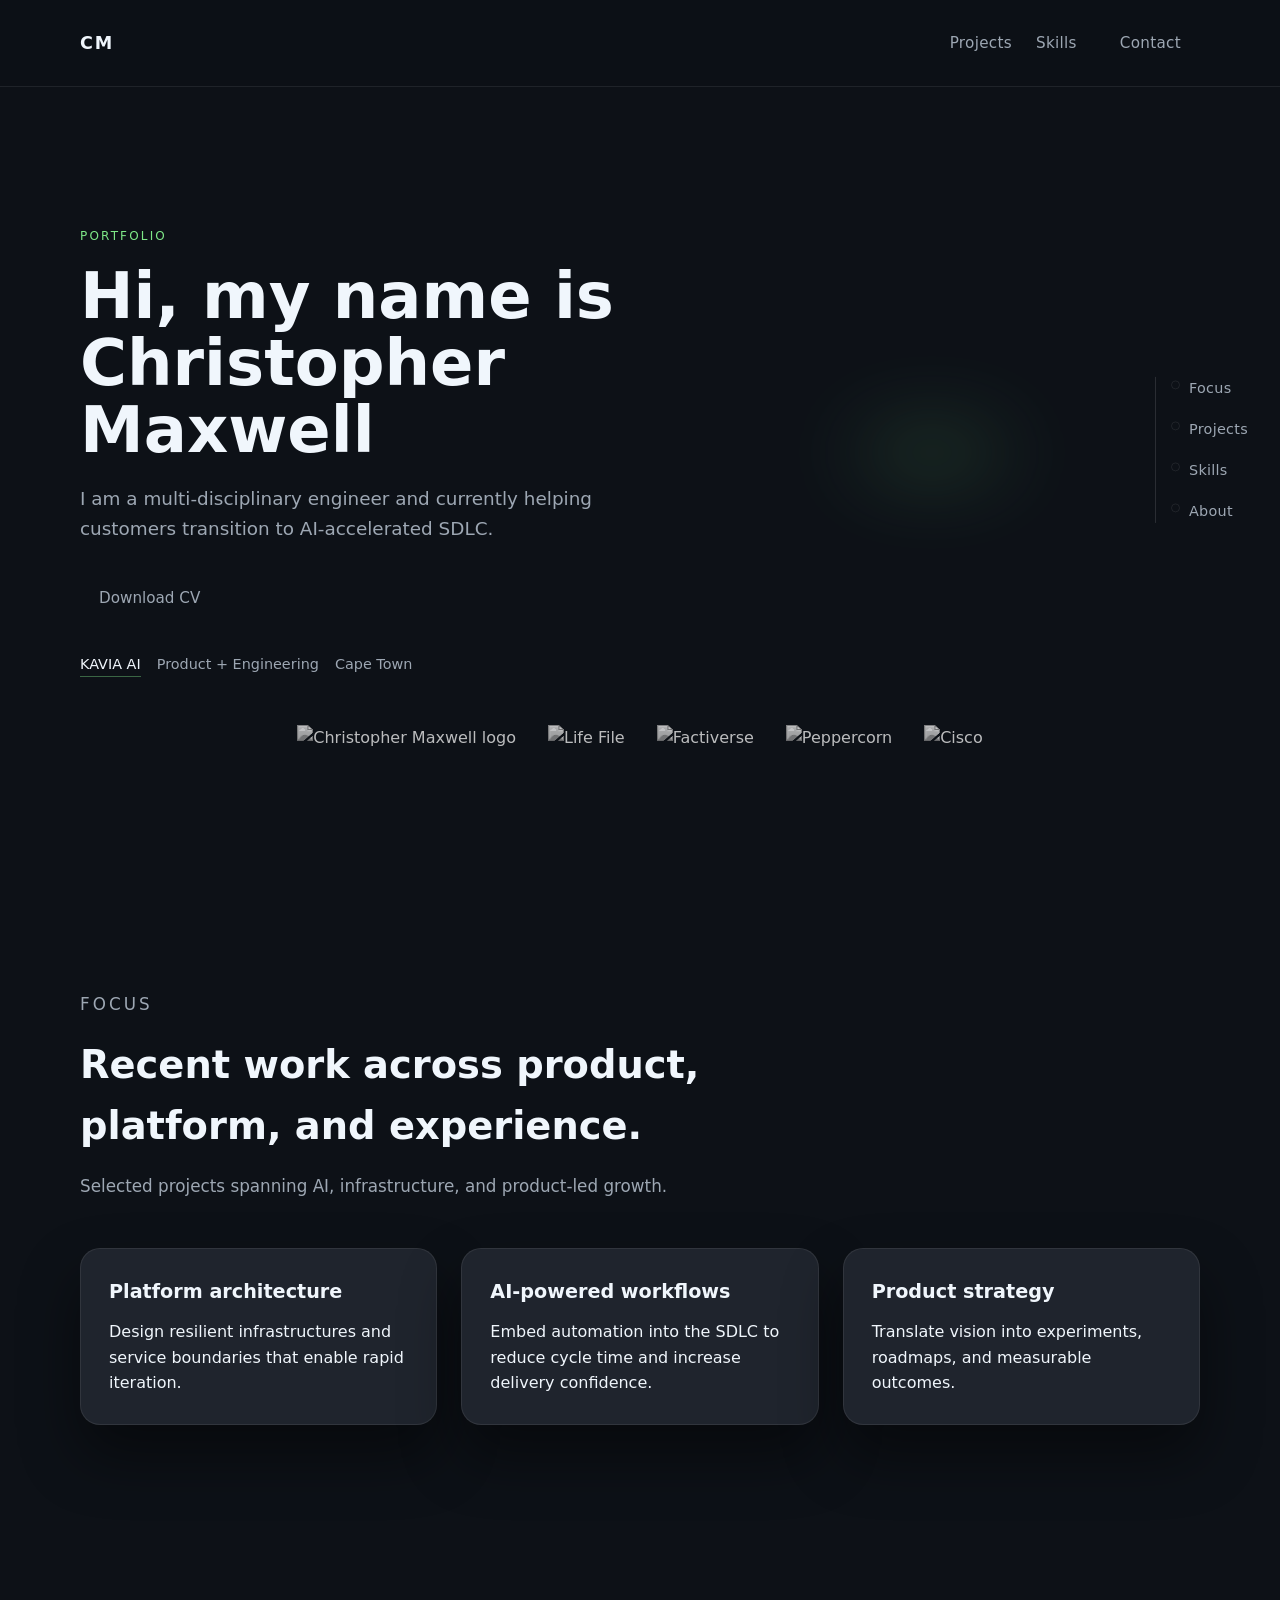
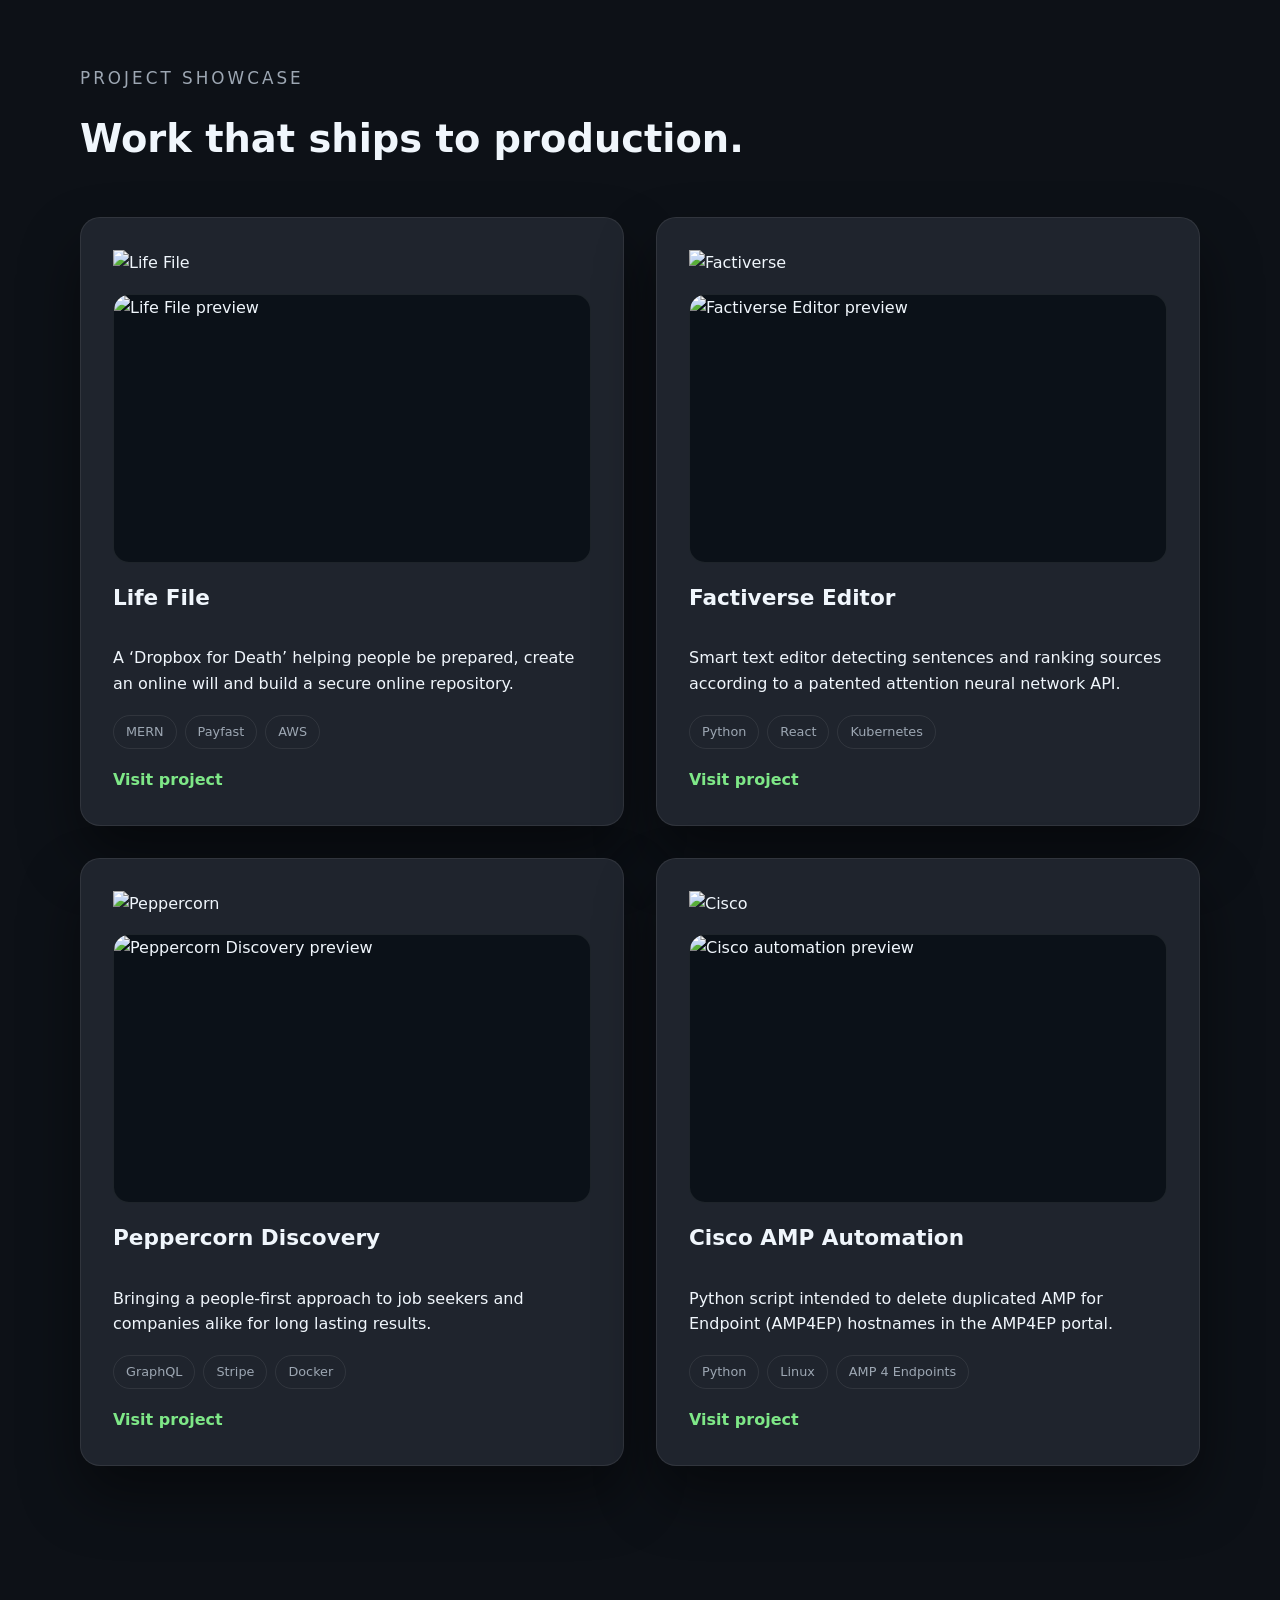
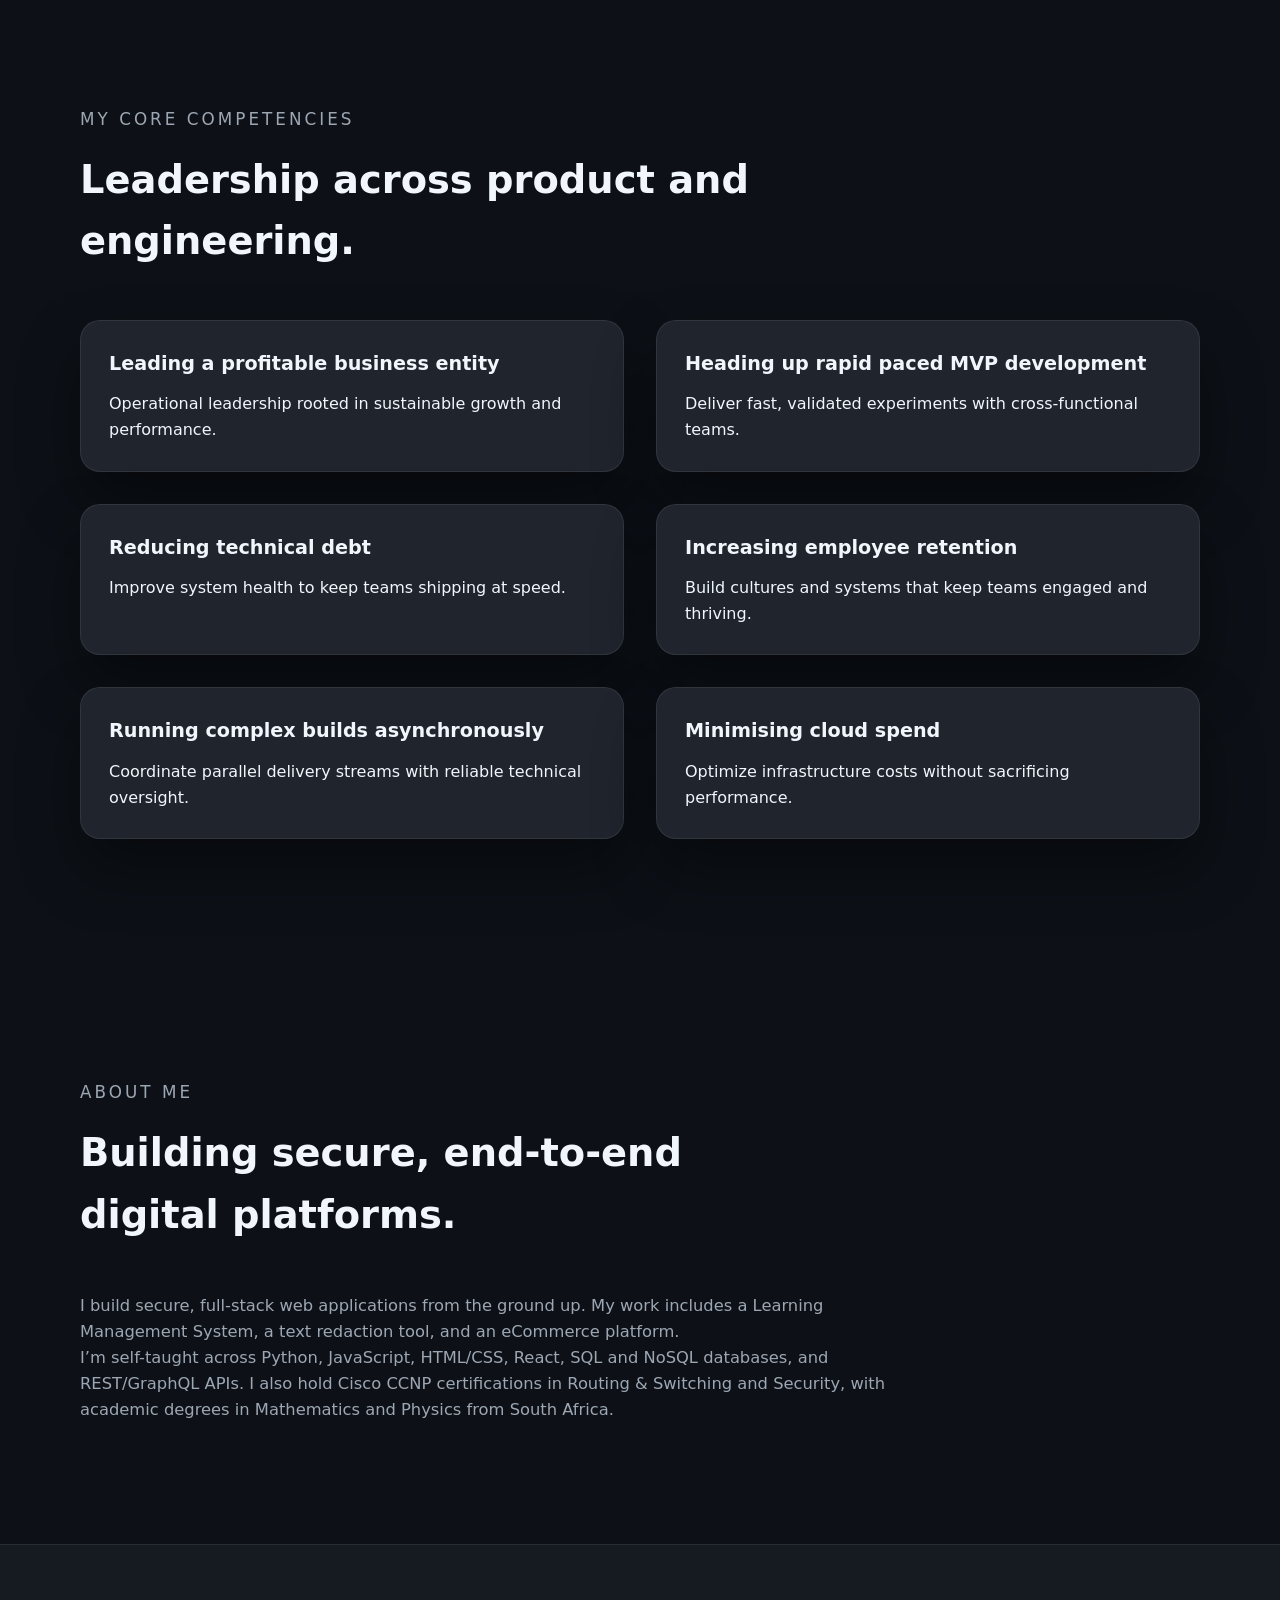
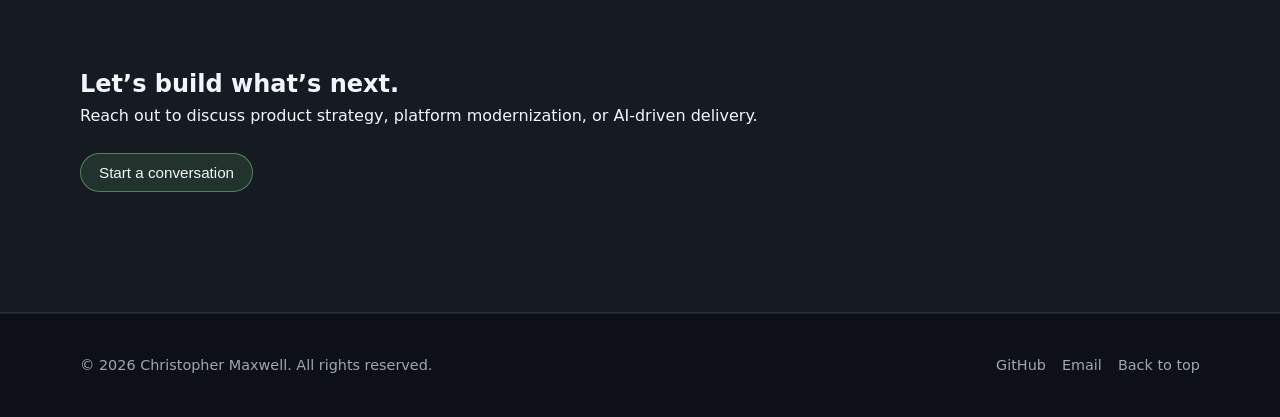
==== commit fcacf9d0: "update to profile" ====
--- a/index.html
+++ b/index.html
@@ -250,6 +250,6 @@
     </footer>
   </div>
 
-  <script src="../js/main.min.js" defer></script>
+  <script src="./js/landing.js" defer></script>
 </body>
 </html>
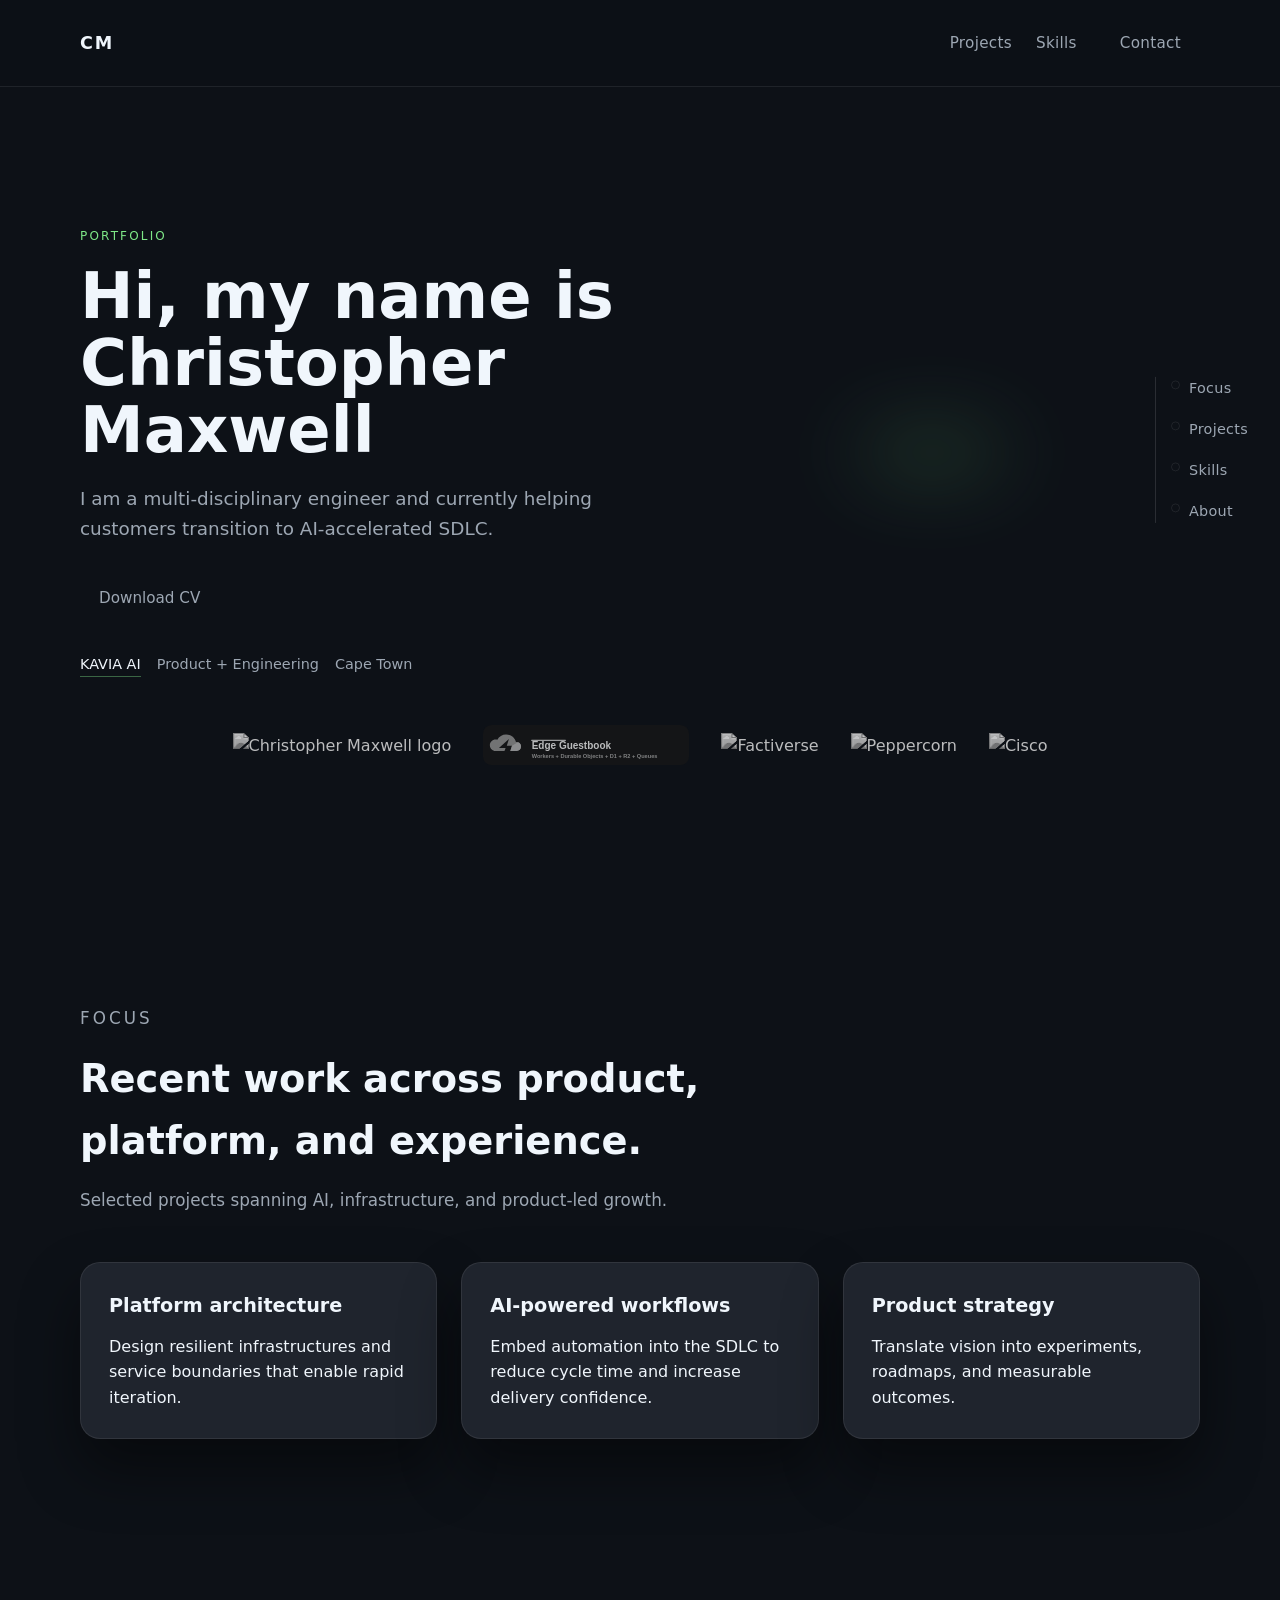
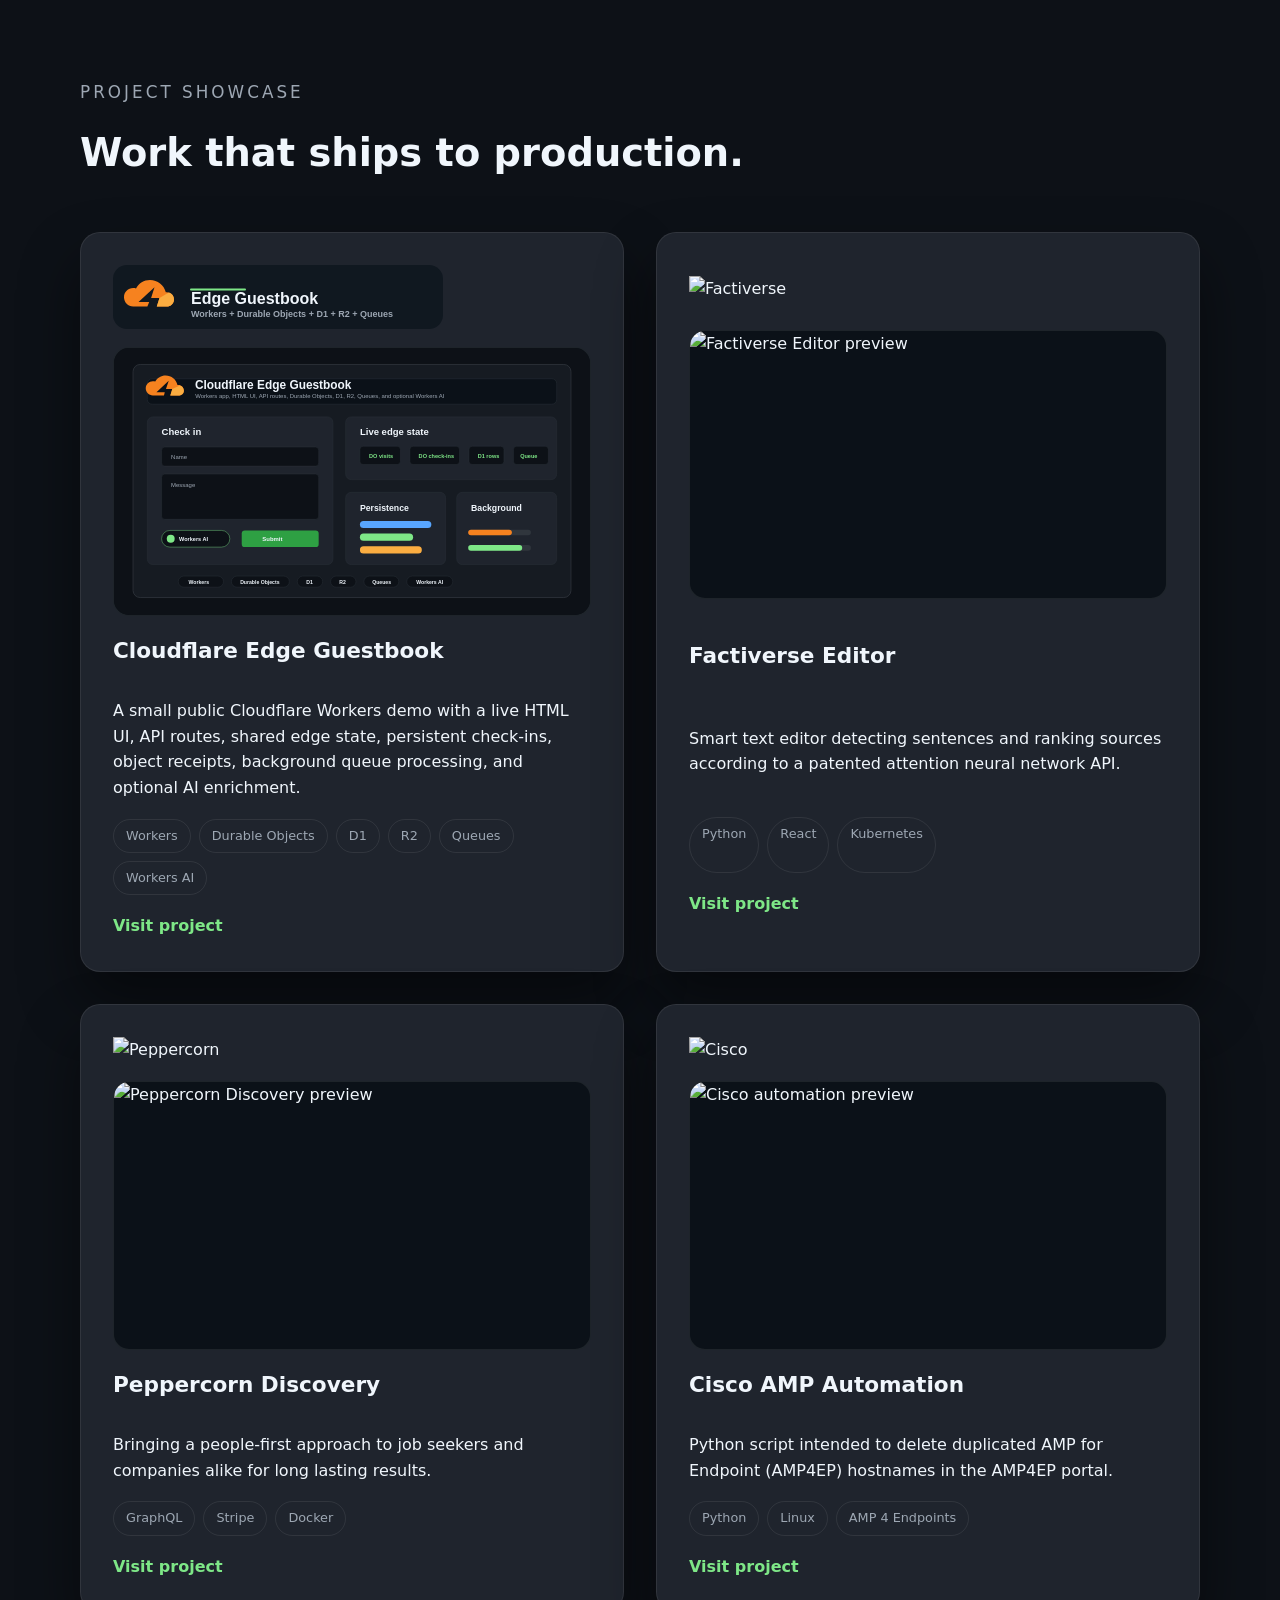
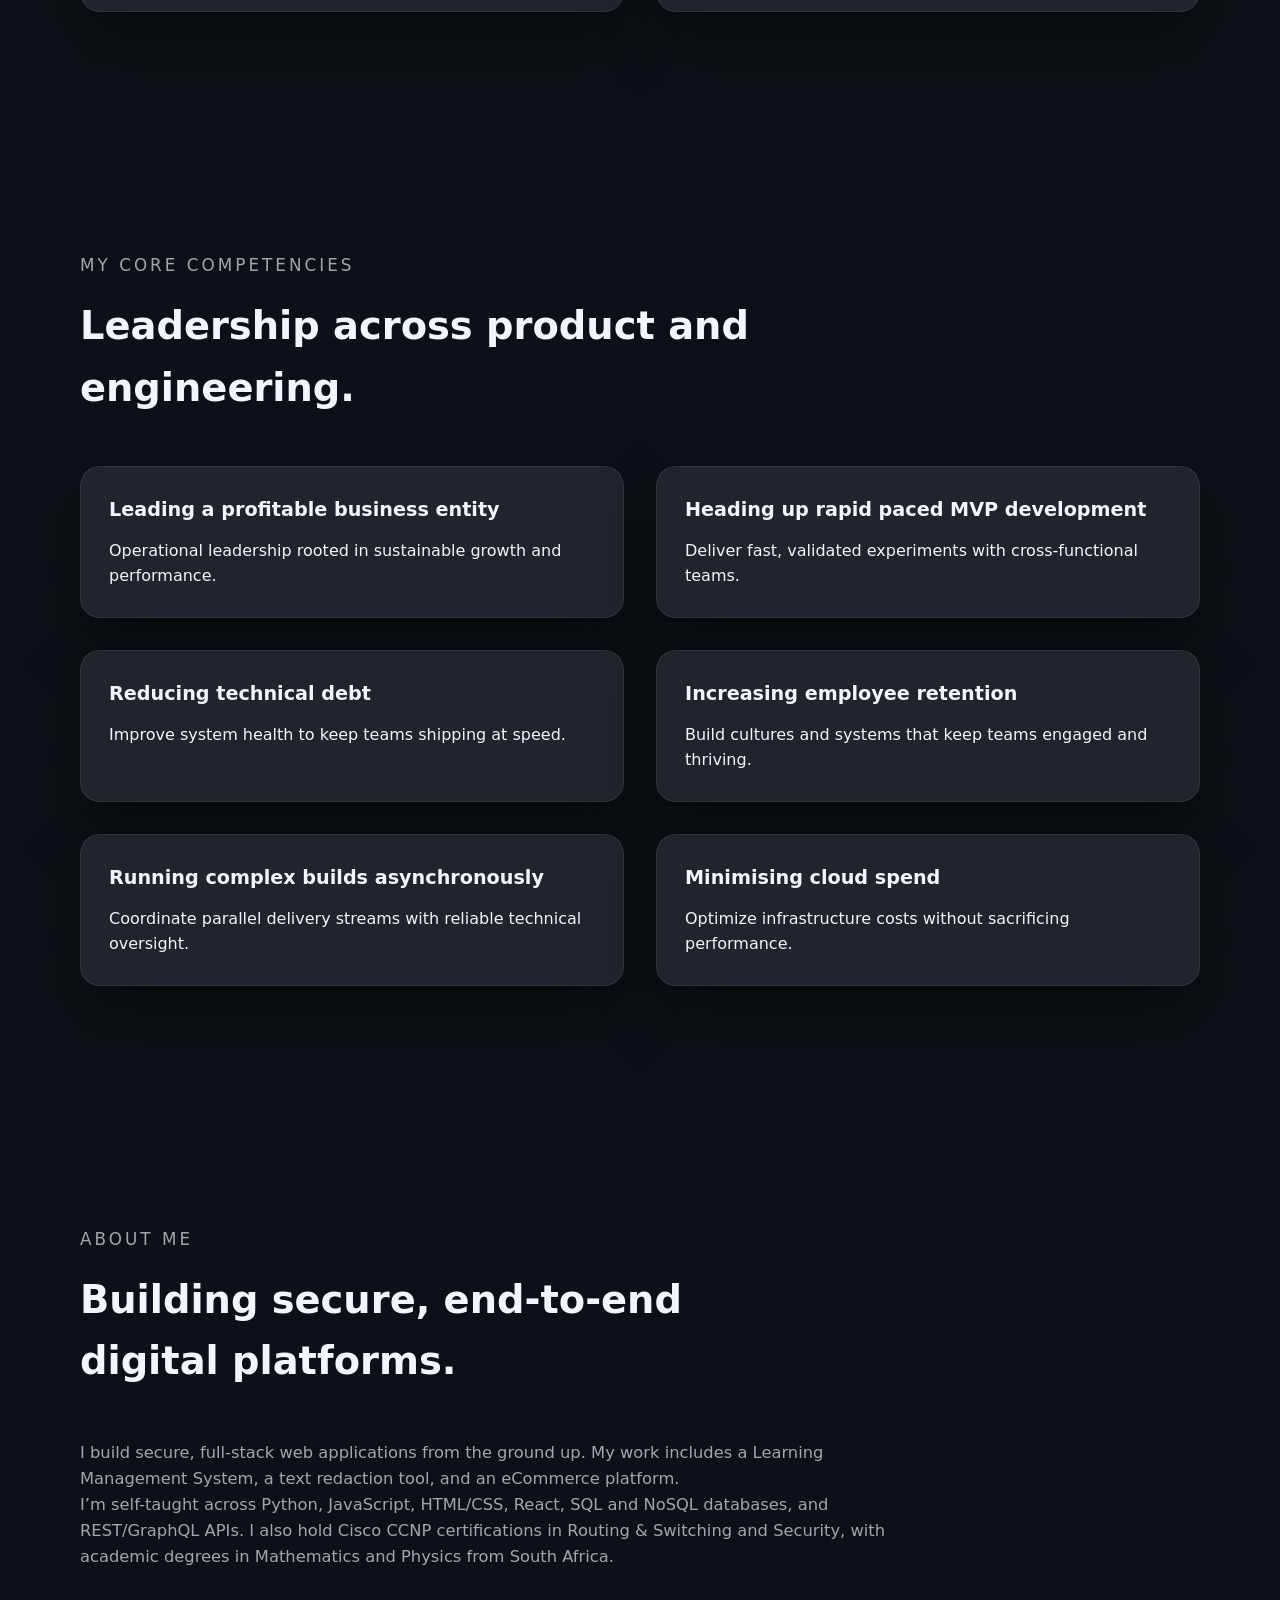
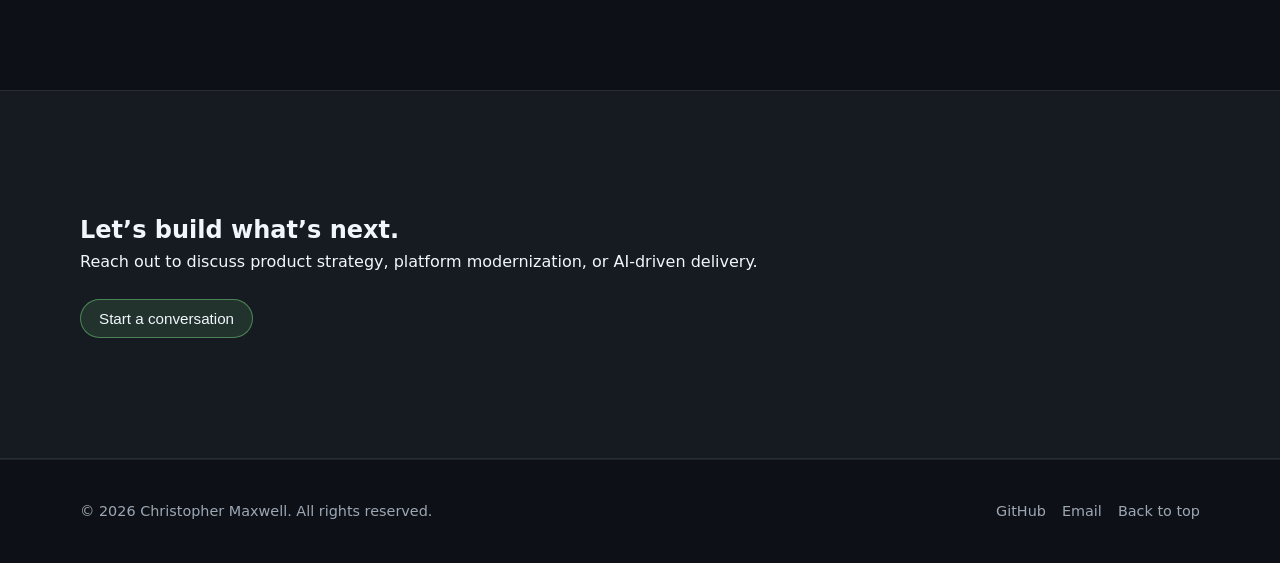
==== commit d6c27d30: "update portfolio project" ====
--- a/index.html
+++ b/index.html
@@ -54,7 +54,7 @@
         </div>
         <div class="hero-logos" aria-label="Featured companies">
           <img src="./images/logo.svg" alt="Christopher Maxwell logo" loading="lazy">
-          <img src="./images/life-file.svg" alt="Life File" loading="lazy">
+          <img src="./images/cloudflare-edge.svg" alt="Cloudflare Edge Guestbook" loading="lazy">
           <img src="./images/factiverse.svg" alt="Factiverse" loading="lazy">
           <img src="./images/peppercorn.svg" alt="Peppercorn" loading="lazy">
           <img src="./images/cisco.svg" alt="Cisco" loading="lazy">
@@ -94,19 +94,22 @@
           <div class="project-grid">
             <article class="project-card">
               <div class="project-header">
-                <img src="./images/life-file.svg" alt="Life File" loading="lazy">
-              </div>
-              <div class="project-media">
-                <img src="./images/life-file.gif" alt="Life File preview" loading="lazy">
-              </div>
-              <h3>Life File</h3>
-              <p>A ‘Dropbox for Death’ helping people be prepared, create an online will and build a secure online repository.</p>
-              <div class="tag-group">
-                <span>MERN</span>
-                <span>Payfast</span>
-                <span>AWS</span>
-              </div>
-              <a class="text-link" href="https://www.lifefile.co.za" target="_blank" rel="noopener noreferrer">Visit project</a>
+                <img src="./images/cloudflare-edge.svg" alt="Cloudflare Edge Guestbook" loading="lazy">
+              </div>
+              <div class="project-media">
+                <img src="./images/cloudflare-edge-preview.svg" alt="Cloudflare Edge Guestbook preview" loading="lazy">
+              </div>
+              <h3>Cloudflare Edge Guestbook</h3>
+              <p>A small public Cloudflare Workers demo with a live HTML UI, API routes, shared edge state, persistent check-ins, object receipts, background queue processing, and optional AI enrichment.</p>
+              <div class="tag-group">
+                <span>Workers</span>
+                <span>Durable Objects</span>
+                <span>D1</span>
+                <span>R2</span>
+                <span>Queues</span>
+                <span>Workers AI</span>
+              </div>
+              <a class="text-link" href="https://web-agent-cf.chris-reviresco.workers.dev/" target="_blank" rel="noopener noreferrer">Visit project</a>
             </article>
             <article class="project-card">
               <div class="project-header">
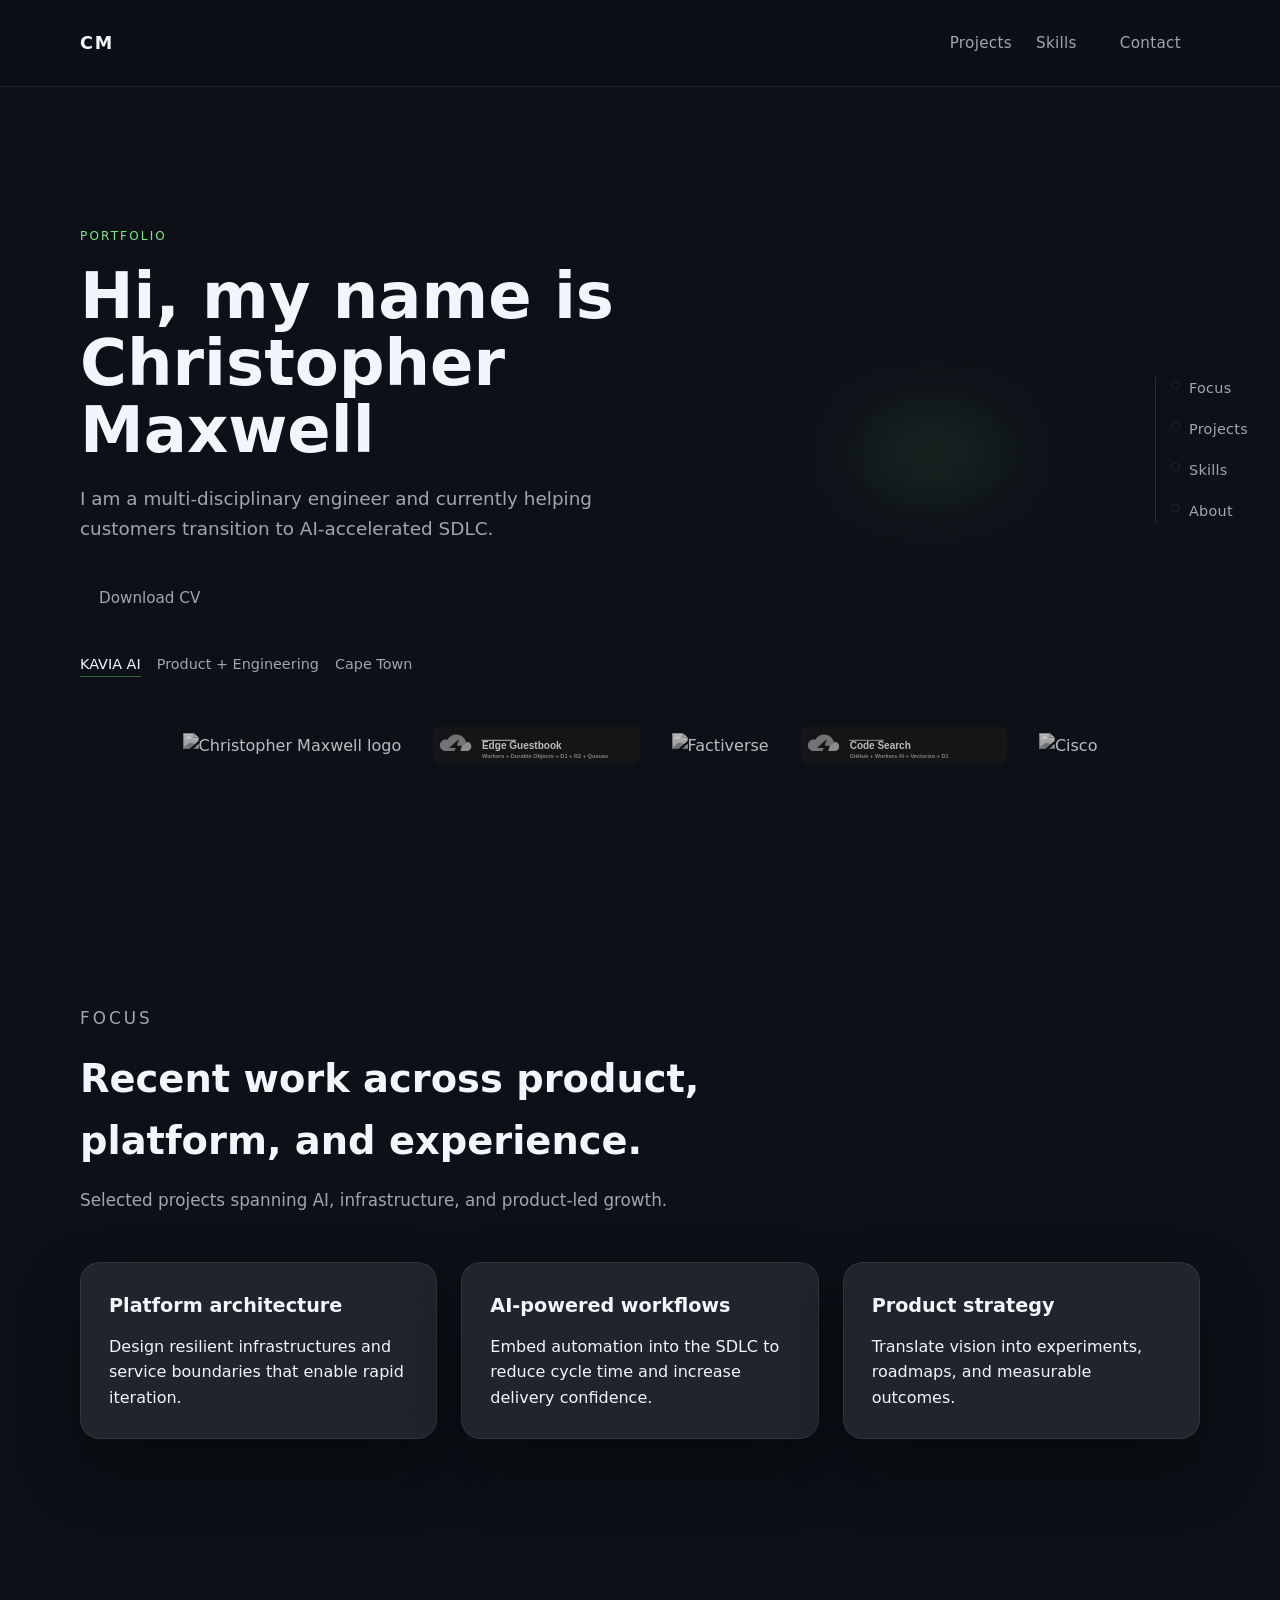
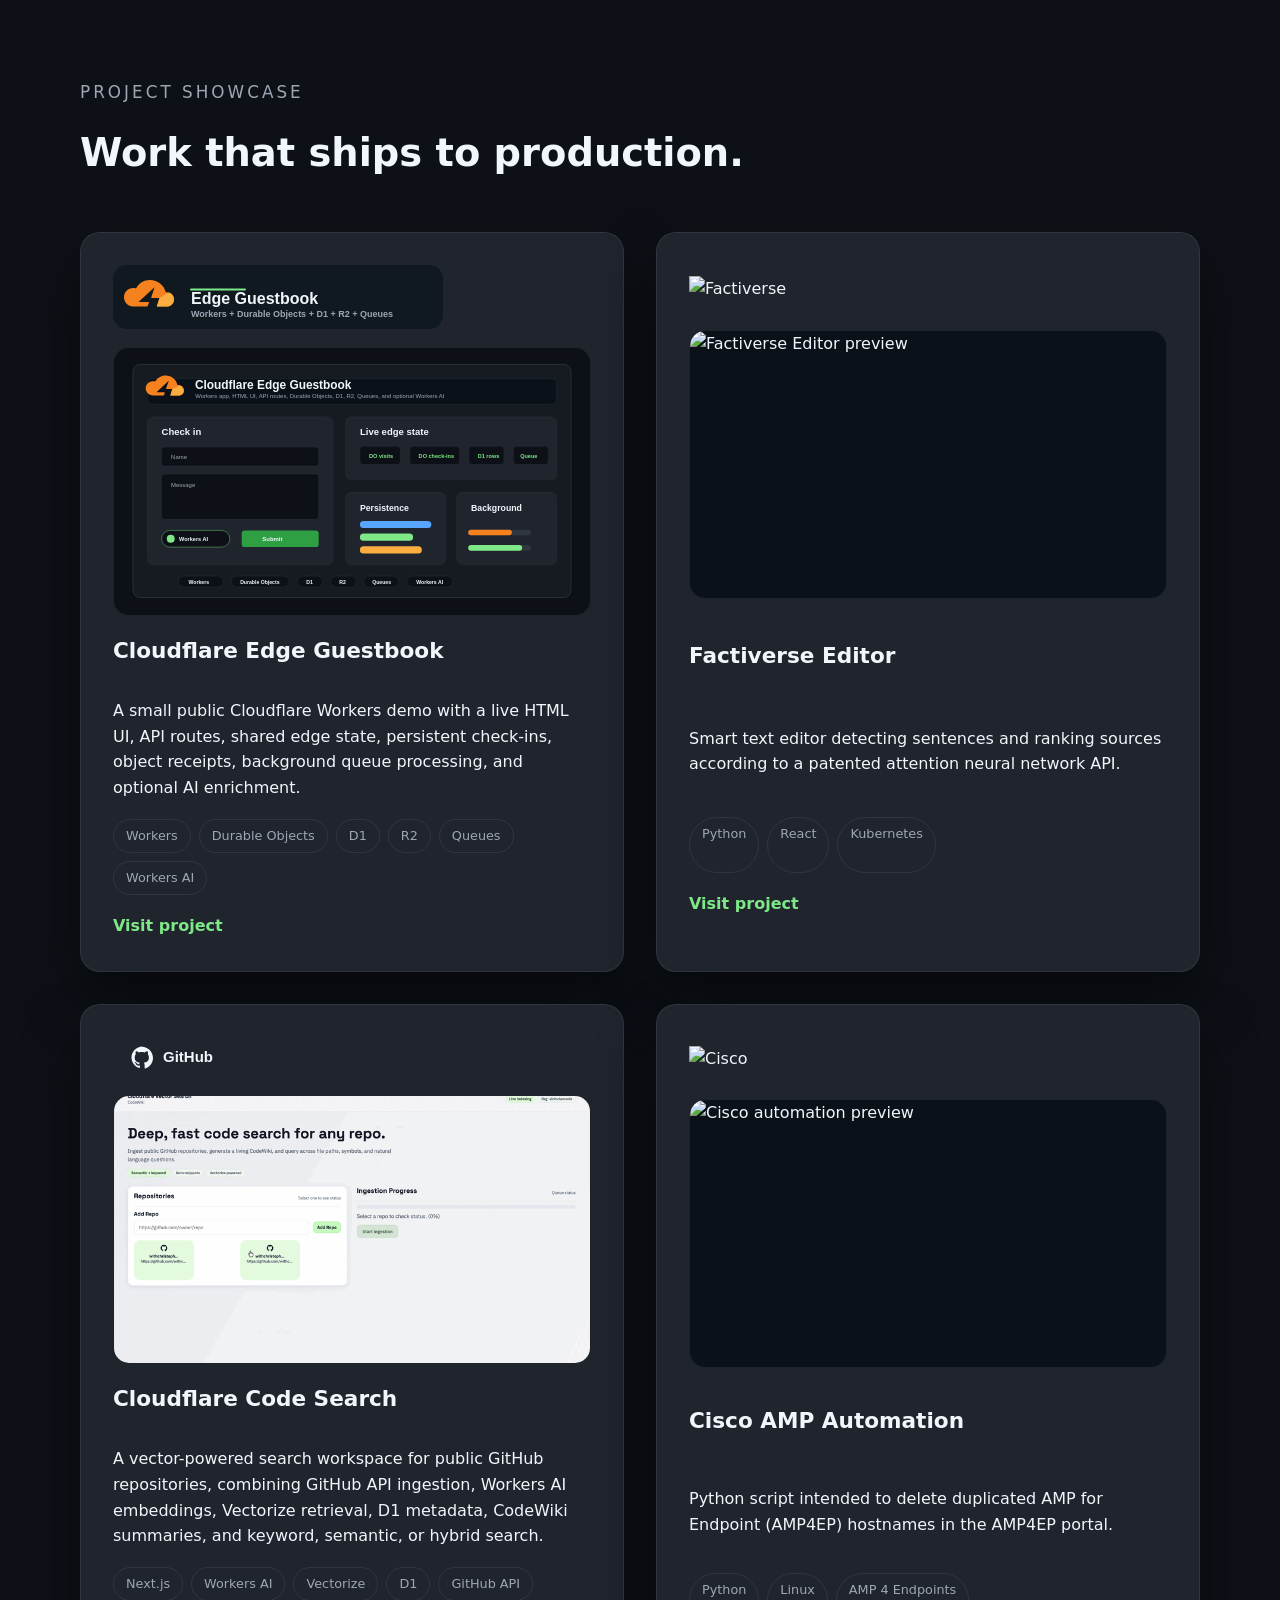
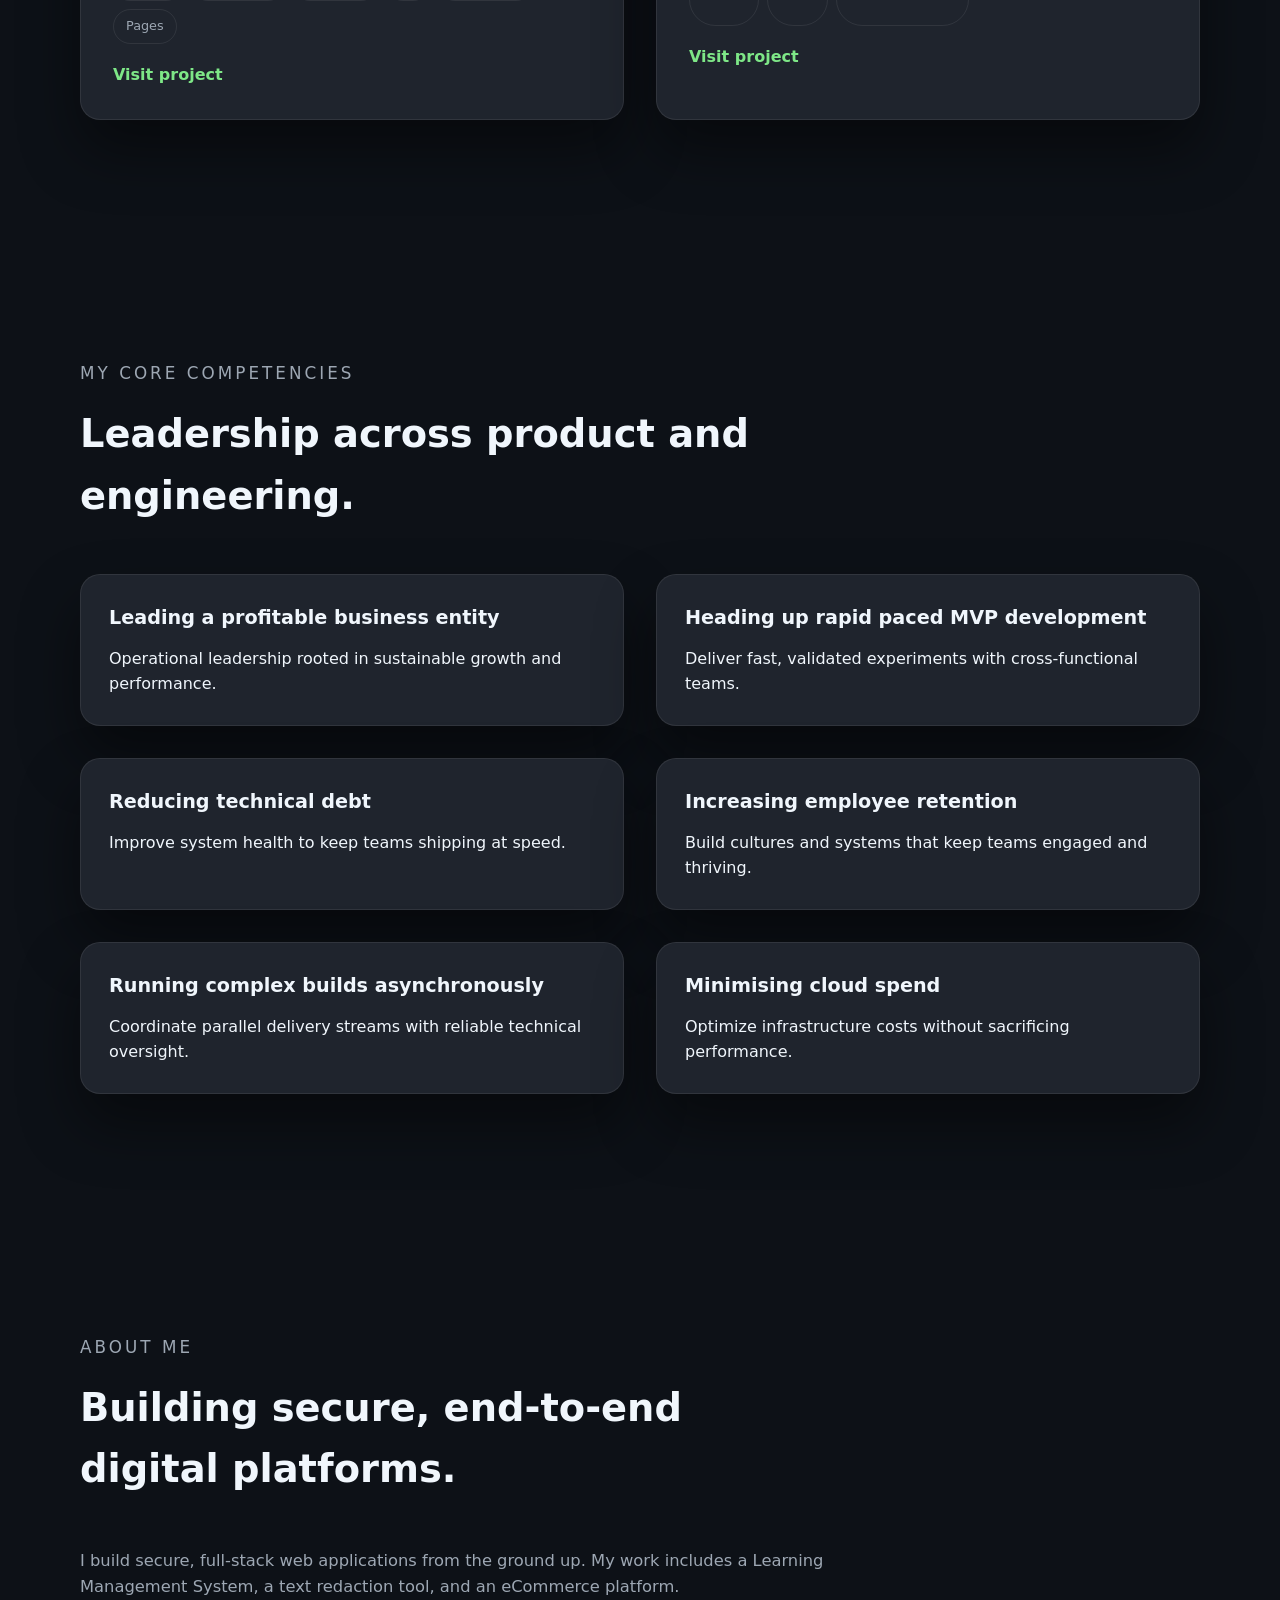
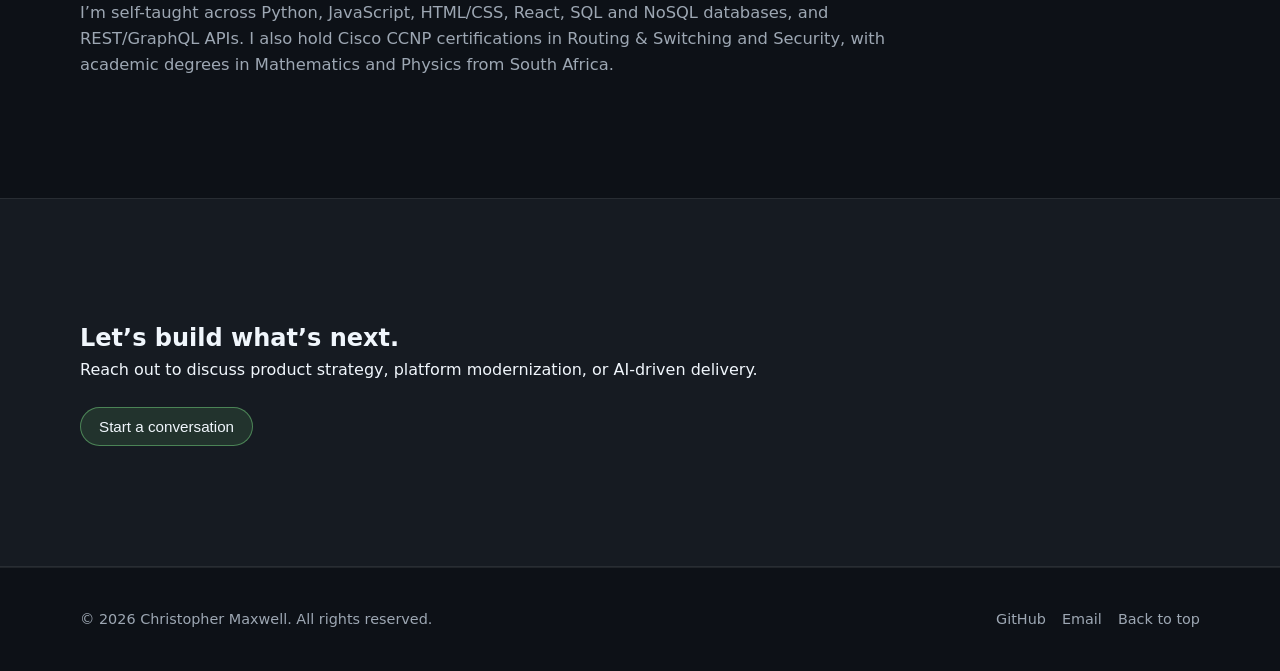
==== commit 155b37b3: "updating codebase" ====
--- a/index.html
+++ b/index.html
@@ -56,7 +56,7 @@
           <img src="./images/logo.svg" alt="Christopher Maxwell logo" loading="lazy">
           <img src="./images/cloudflare-edge.svg" alt="Cloudflare Edge Guestbook" loading="lazy">
           <img src="./images/factiverse.svg" alt="Factiverse" loading="lazy">
-          <img src="./images/peppercorn.svg" alt="Peppercorn" loading="lazy">
+          <img src="./images/cloudflare-code-search.svg" alt="Cloudflare Code Search" loading="lazy">
           <img src="./images/cisco.svg" alt="Cisco" loading="lazy">
         </div>
       </section>
@@ -129,19 +129,22 @@
             </article>
             <article class="project-card">
               <div class="project-header">
-                <img src="./images/peppercorn.svg" alt="Peppercorn" loading="lazy">
-              </div>
-              <div class="project-media">
-                <img src="./images/learning-module.gif" alt="Peppercorn Discovery preview" loading="lazy">
-              </div>
-              <h3>Peppercorn Discovery</h3>
-              <p>Bringing a people-first approach to job seekers and companies alike for long lasting results.</p>
-              <div class="tag-group">
-                <span>GraphQL</span>
-                <span>Stripe</span>
-                <span>Docker</span>
-              </div>
-              <a class="text-link" href="https://discovery.peppercorn.ai/" target="_blank" rel="noopener noreferrer">Visit project</a>
+                <img src="./images/github.svg" alt="GitHub" loading="lazy">
+              </div>
+              <div class="project-media">
+                <img src="./images/vector-search.gif" alt="Vector Search" loading="lazy">
+              </div>
+              <h3>Cloudflare Code Search</h3>
+              <p>A vector-powered search workspace for public GitHub repositories, combining GitHub API ingestion, Workers AI embeddings, Vectorize retrieval, D1 metadata, CodeWiki summaries, and keyword, semantic, or hybrid search.</p>
+              <div class="tag-group">
+                <span>Next.js</span>
+                <span>Workers AI</span>
+                <span>Vectorize</span>
+                <span>D1</span>
+                <span>GitHub API</span>
+                <span>Pages</span>
+              </div>
+              <a class="text-link" href="https://32858c5a.vespa-search.pages.dev/" target="_blank" rel="noopener noreferrer">Visit project</a>
             </article>
             <article class="project-card">
               <div class="project-header">
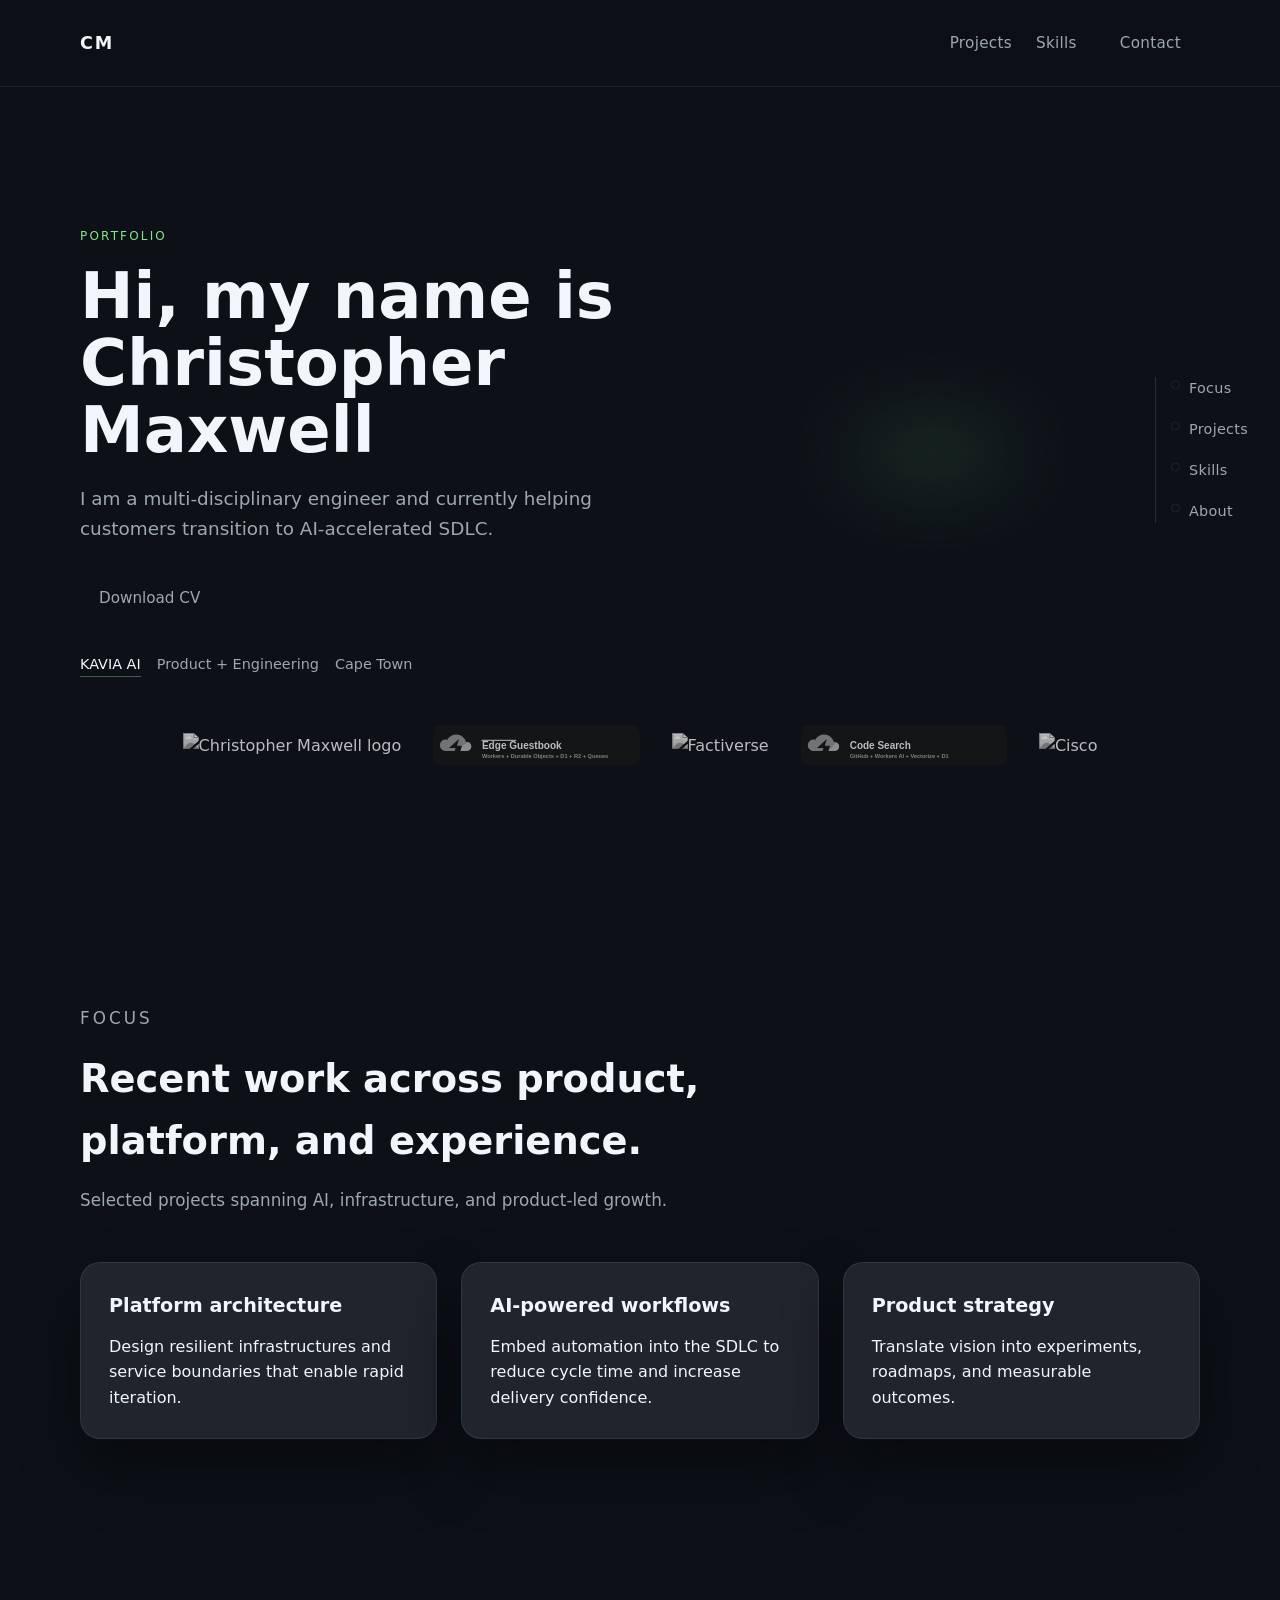
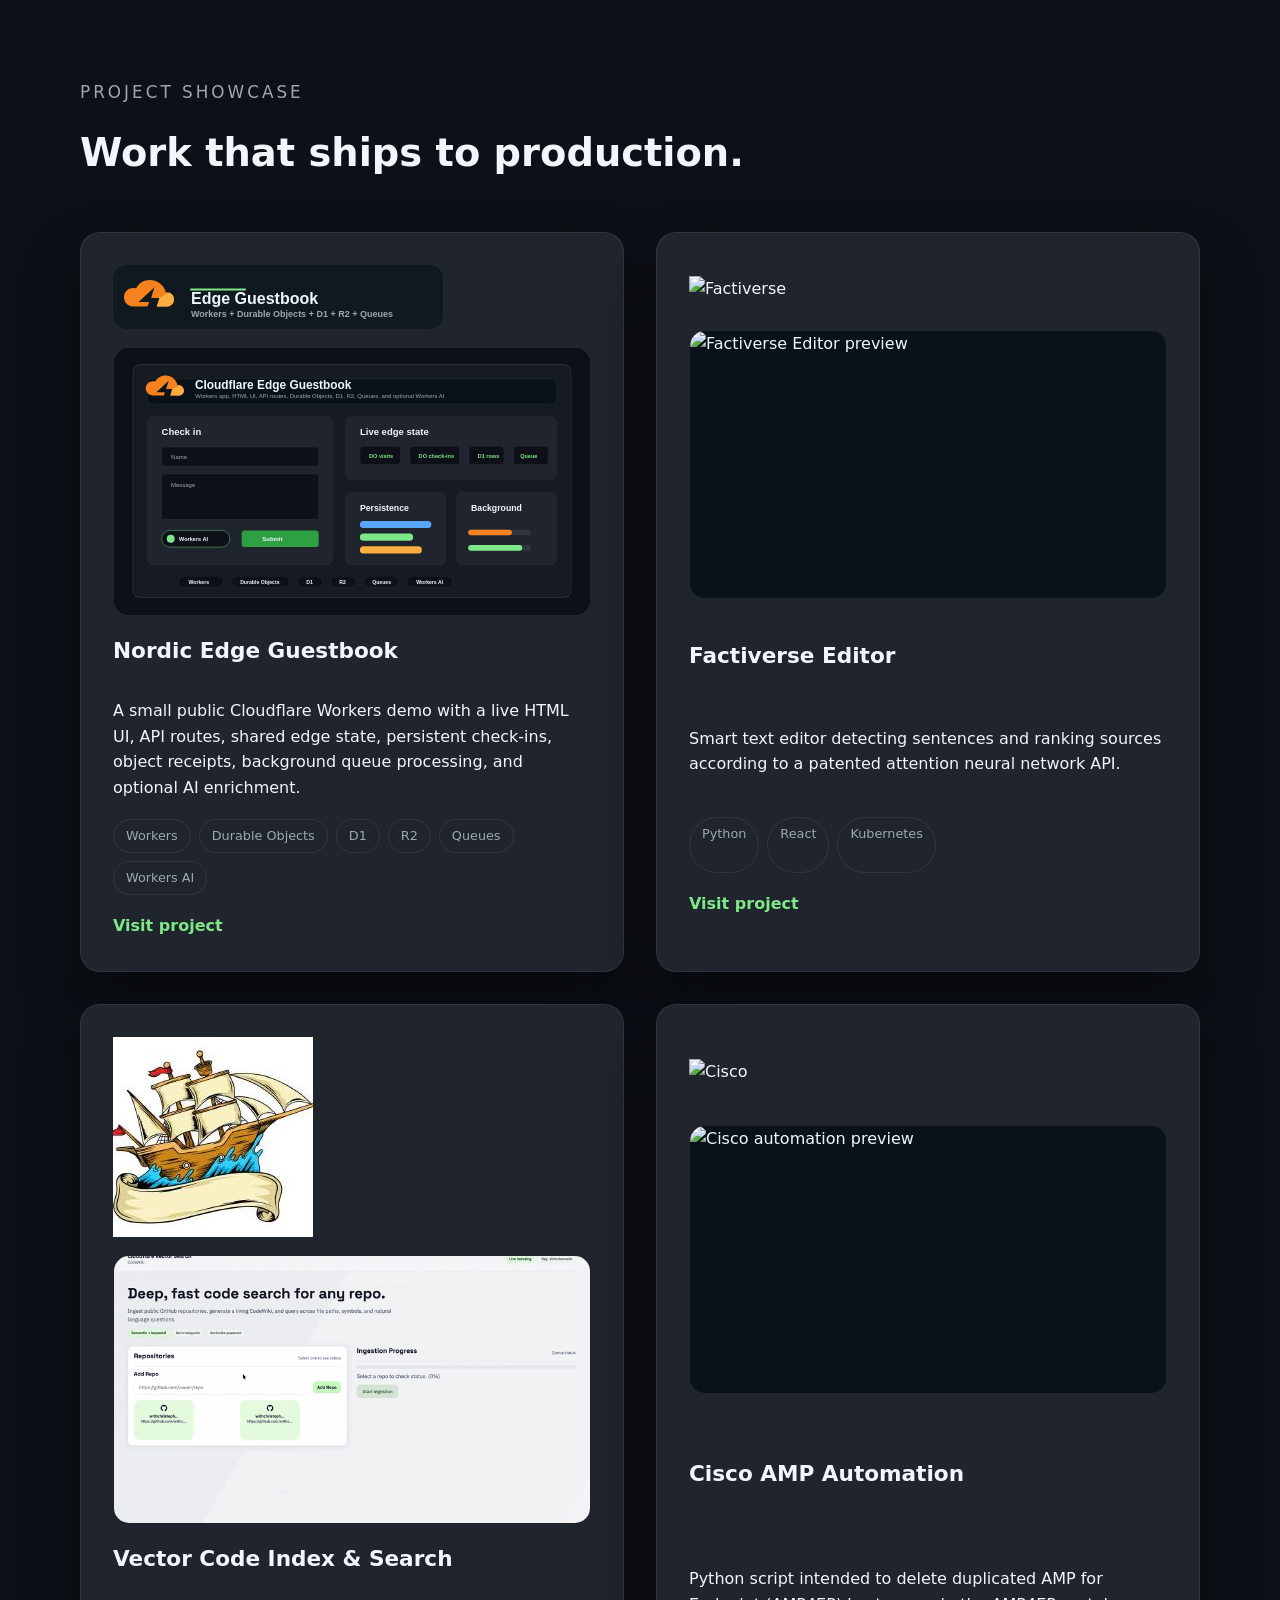
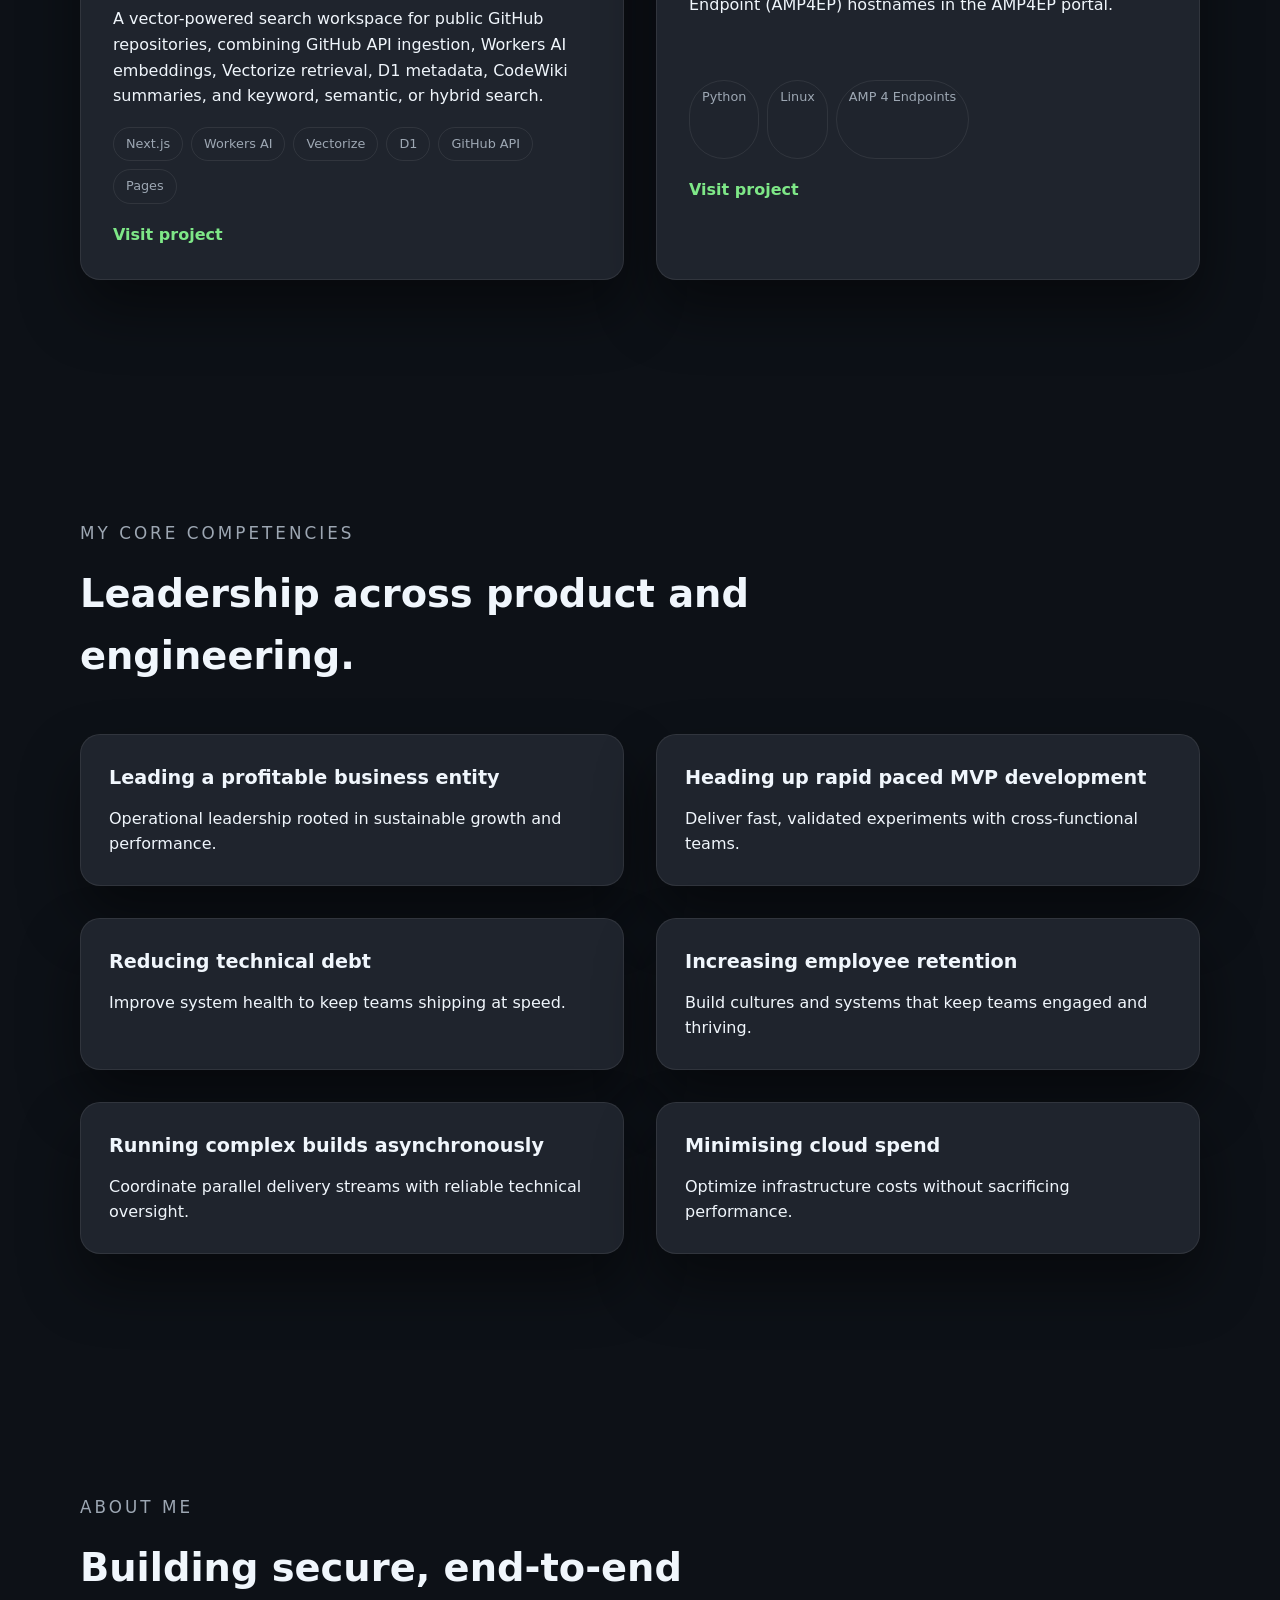
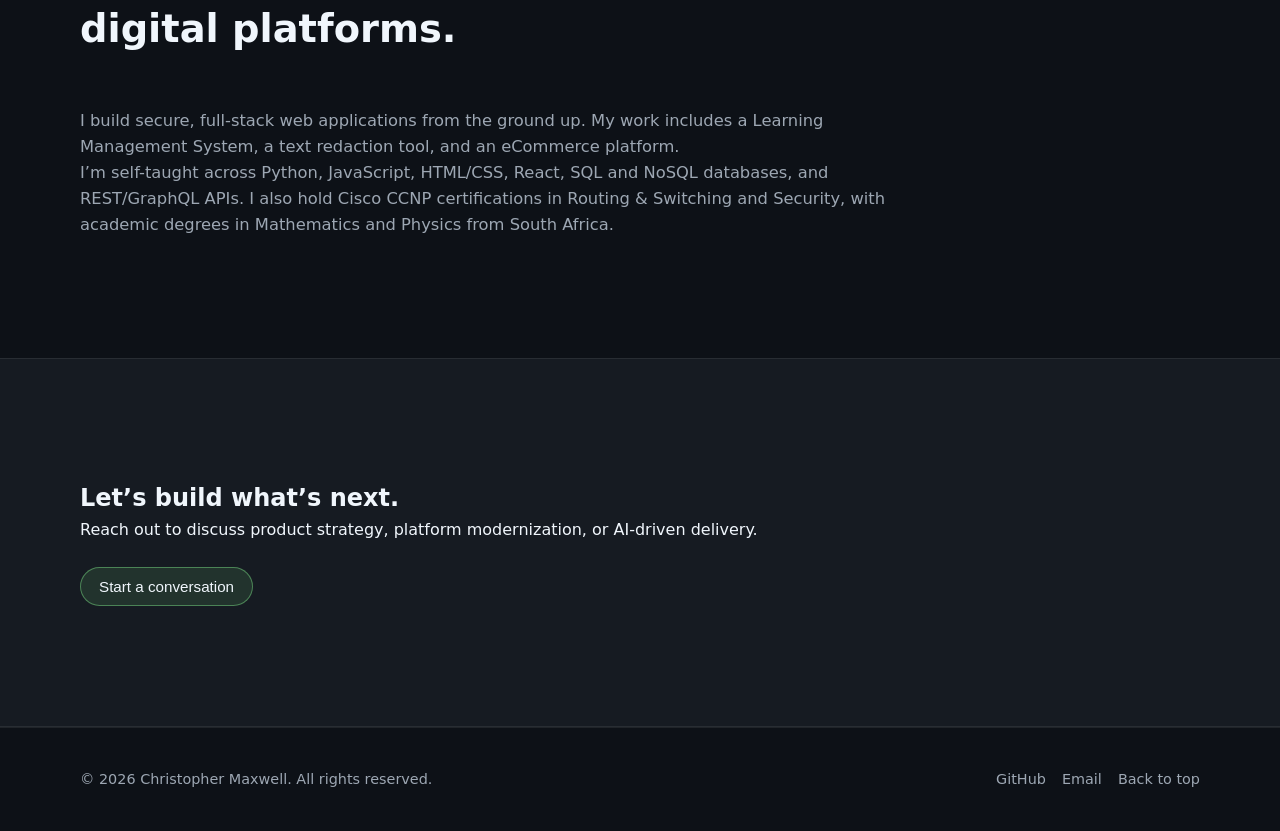
==== commit 5f1b3bbc: "update to index" ====
--- a/index.html
+++ b/index.html
@@ -39,7 +39,7 @@
               I am a multi-disciplinary engineer and currently helping customers transition to AI-accelerated SDLC.
             </p>
             <div class="cta-group">
-              <a class="button ghost" href="./images/Christopher_Maxwell-CV.pdf" download="Christopher_Maxwell-CV">Download CV</a>
+              <a class="button ghost" href="./images/Christopher_Maxwell-Resume.pdf" download="Christopher_Maxwell-Resume">Download CV</a>
             </div>
             <div class="hero-metadata">
               <a href="https://kavia.ai" target="_blank" rel="noopener noreferrer">KAVIA AI</a>
@@ -54,9 +54,9 @@
         </div>
         <div class="hero-logos" aria-label="Featured companies">
           <img src="./images/logo.svg" alt="Christopher Maxwell logo" loading="lazy">
-          <img src="./images/cloudflare-edge.svg" alt="Cloudflare Edge Guestbook" loading="lazy">
+          <img src="./images/cloudflare-edge.svg" alt="Nordic Edge Guestbook" loading="lazy">
           <img src="./images/factiverse.svg" alt="Factiverse" loading="lazy">
-          <img src="./images/cloudflare-code-search.svg" alt="Cloudflare Code Search" loading="lazy">
+          <img src="./images/cloudflare-code-search.svg" alt="Vector Code Index & Search" loading="lazy">
           <img src="./images/cisco.svg" alt="Cisco" loading="lazy">
         </div>
       </section>
@@ -94,12 +94,12 @@
           <div class="project-grid">
             <article class="project-card">
               <div class="project-header">
-                <img src="./images/cloudflare-edge.svg" alt="Cloudflare Edge Guestbook" loading="lazy">
-              </div>
-              <div class="project-media">
-                <img src="./images/cloudflare-edge-preview.svg" alt="Cloudflare Edge Guestbook preview" loading="lazy">
-              </div>
-              <h3>Cloudflare Edge Guestbook</h3>
+                <img src="./images/cloudflare-edge.svg" alt="Nordic Edge Guestbook" loading="lazy">
+              </div>
+              <div class="project-media">
+                <img src="./images/cloudflare-edge-preview.svg" alt="Nordic Edge Guestbook preview" loading="lazy">
+              </div>
+              <h3>Nordic Edge Guestbook</h3>
               <p>A small public Cloudflare Workers demo with a live HTML UI, API routes, shared edge state, persistent check-ins, object receipts, background queue processing, and optional AI enrichment.</p>
               <div class="tag-group">
                 <span>Workers</span>
@@ -129,12 +129,12 @@
             </article>
             <article class="project-card">
               <div class="project-header">
-                <img src="./images/github.svg" alt="GitHub" loading="lazy">
+                <img src="images/victorian_code.jpeg" width="" alt="Cloudflare Edge Guestbook" loading="lazy">
               </div>
               <div class="project-media">
                 <img src="./images/vector-search.gif" alt="Vector Search" loading="lazy">
               </div>
-              <h3>Cloudflare Code Search</h3>
+              <h3>Vector Code Index & Search</h3>
               <p>A vector-powered search workspace for public GitHub repositories, combining GitHub API ingestion, Workers AI embeddings, Vectorize retrieval, D1 metadata, CodeWiki summaries, and keyword, semantic, or hybrid search.</p>
               <div class="tag-group">
                 <span>Next.js</span>
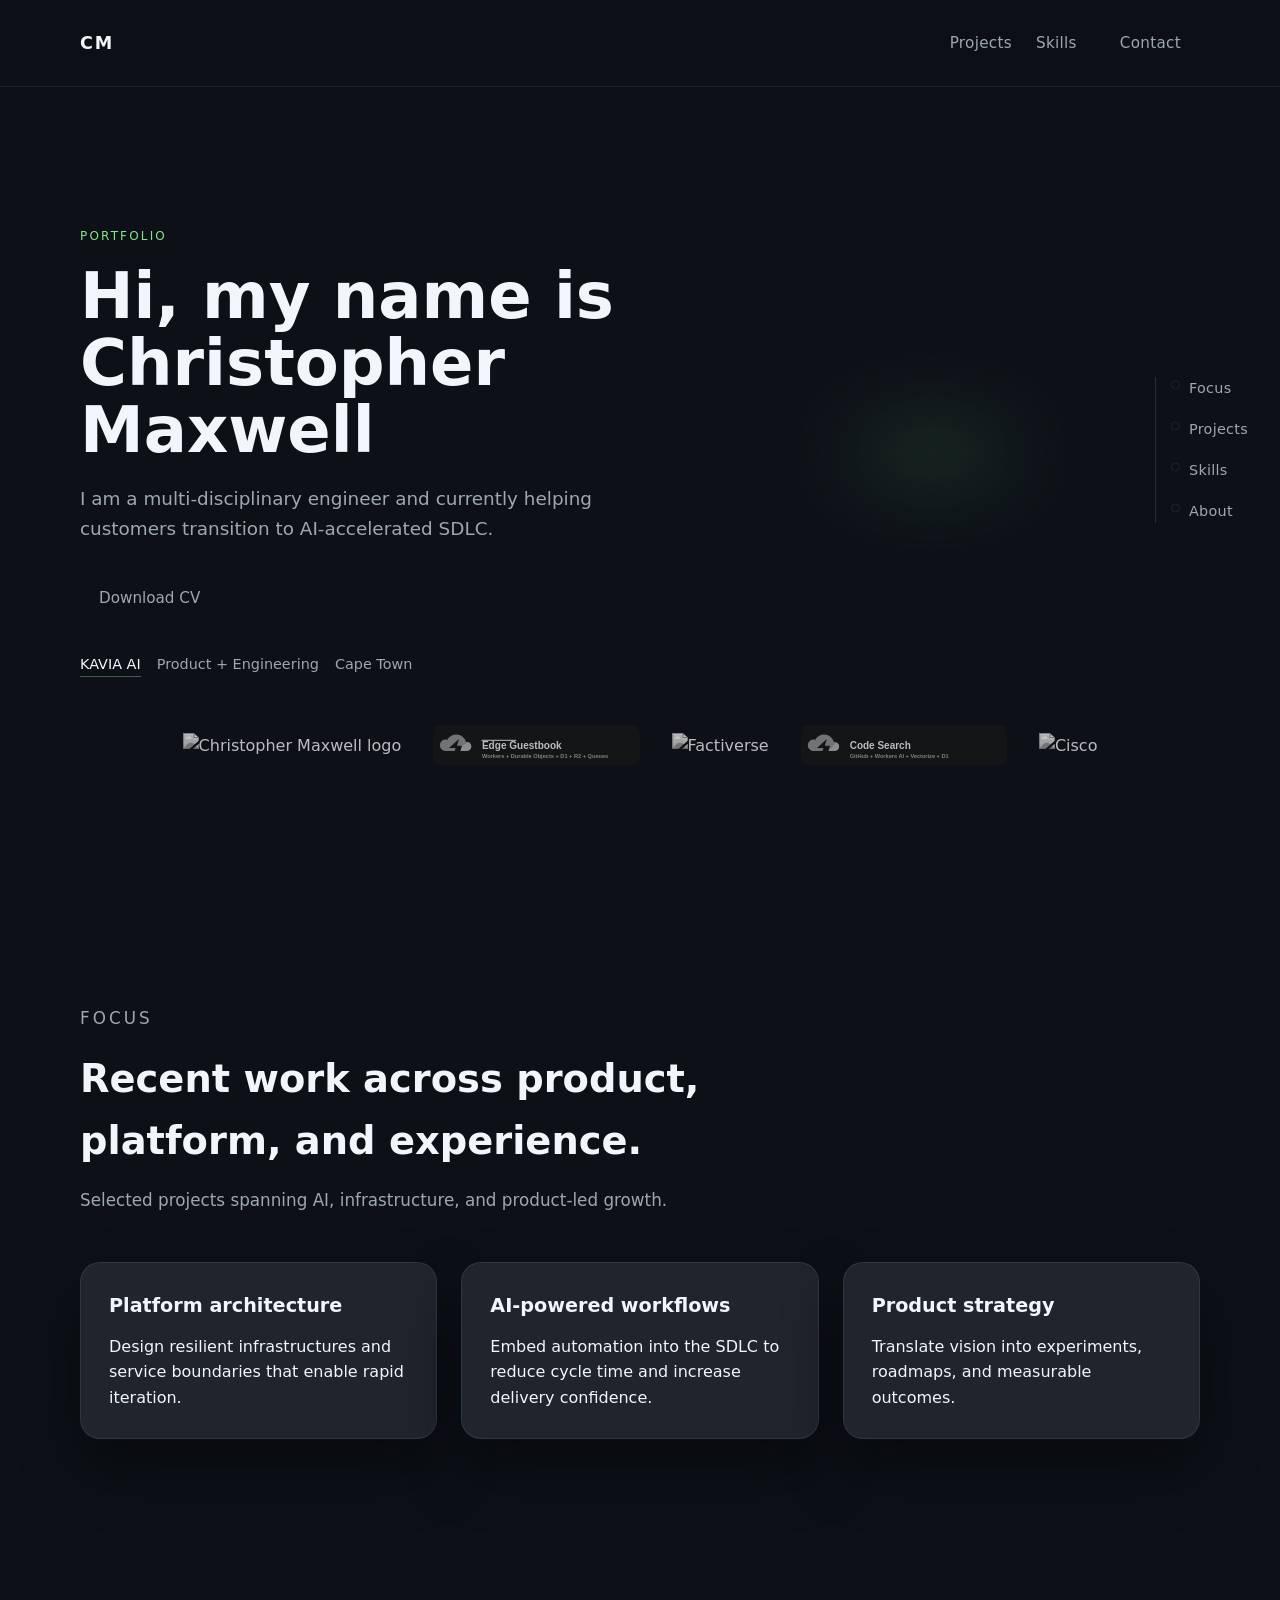
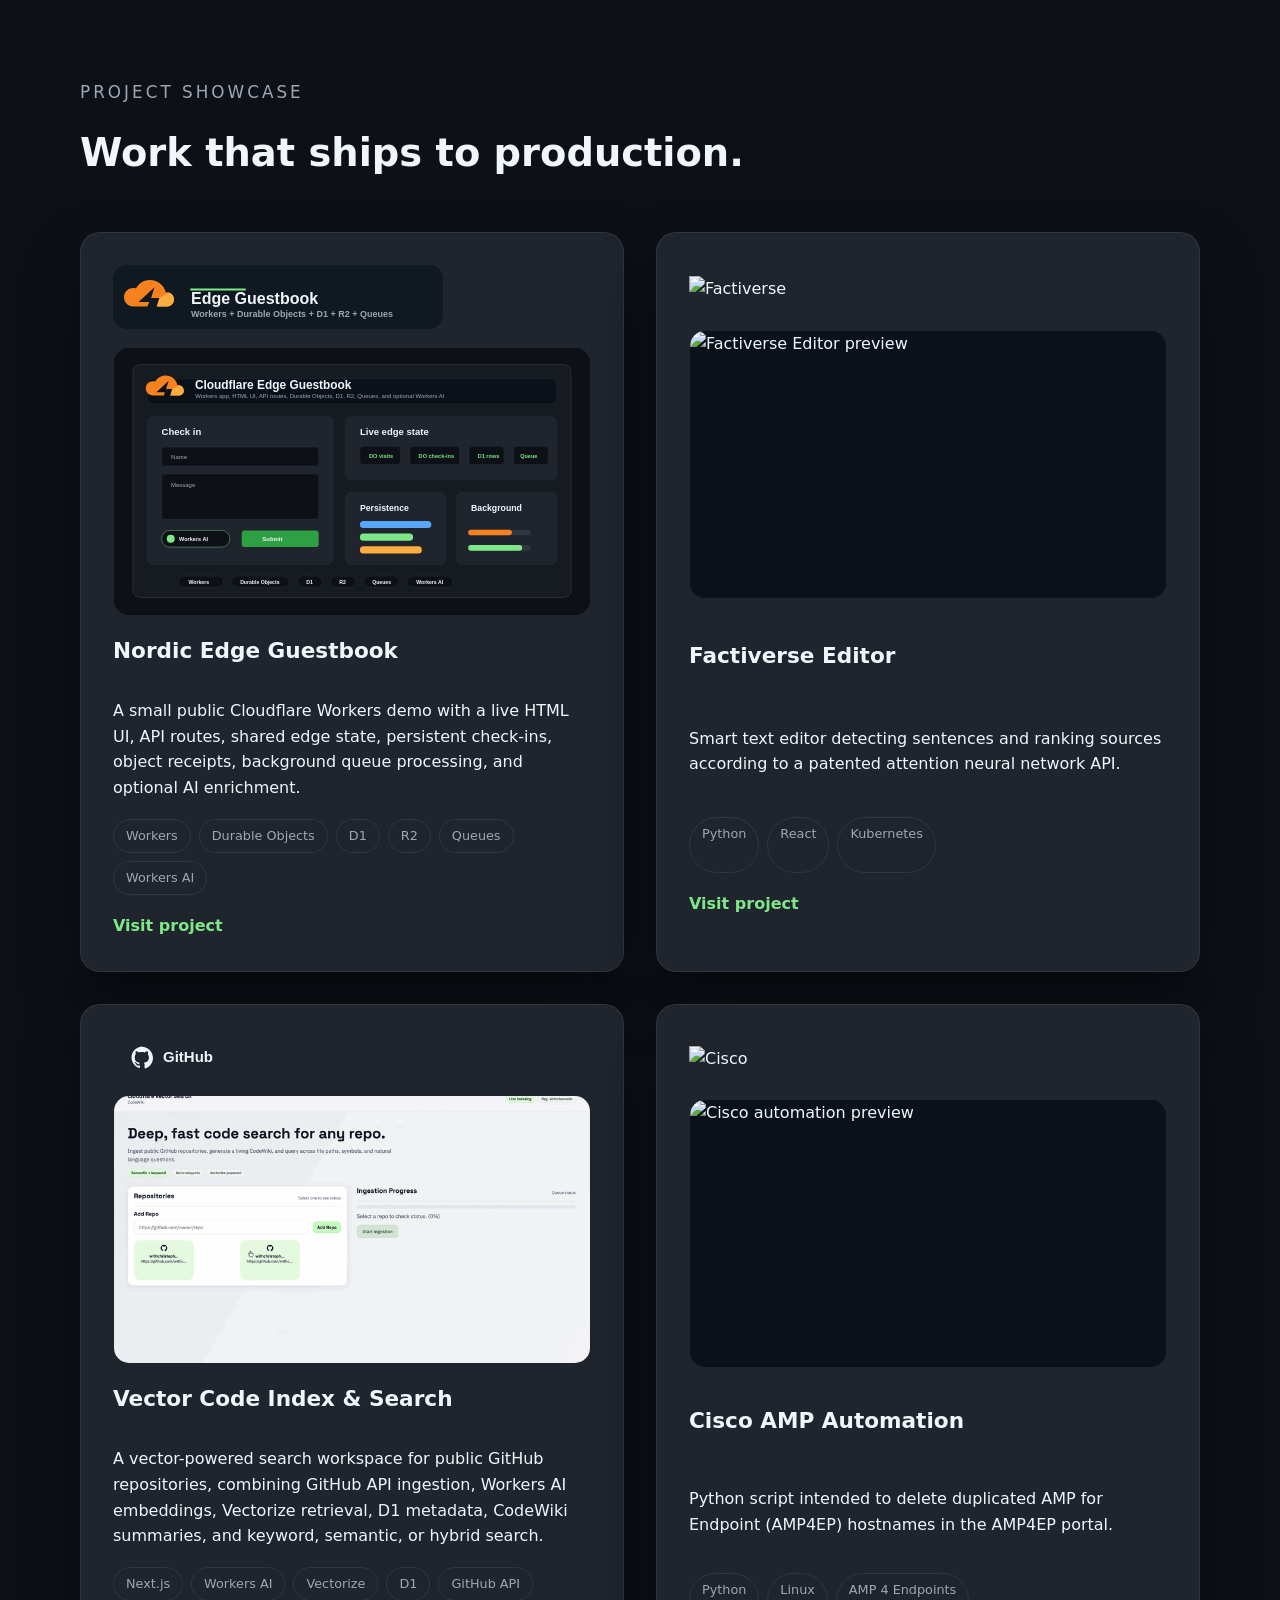
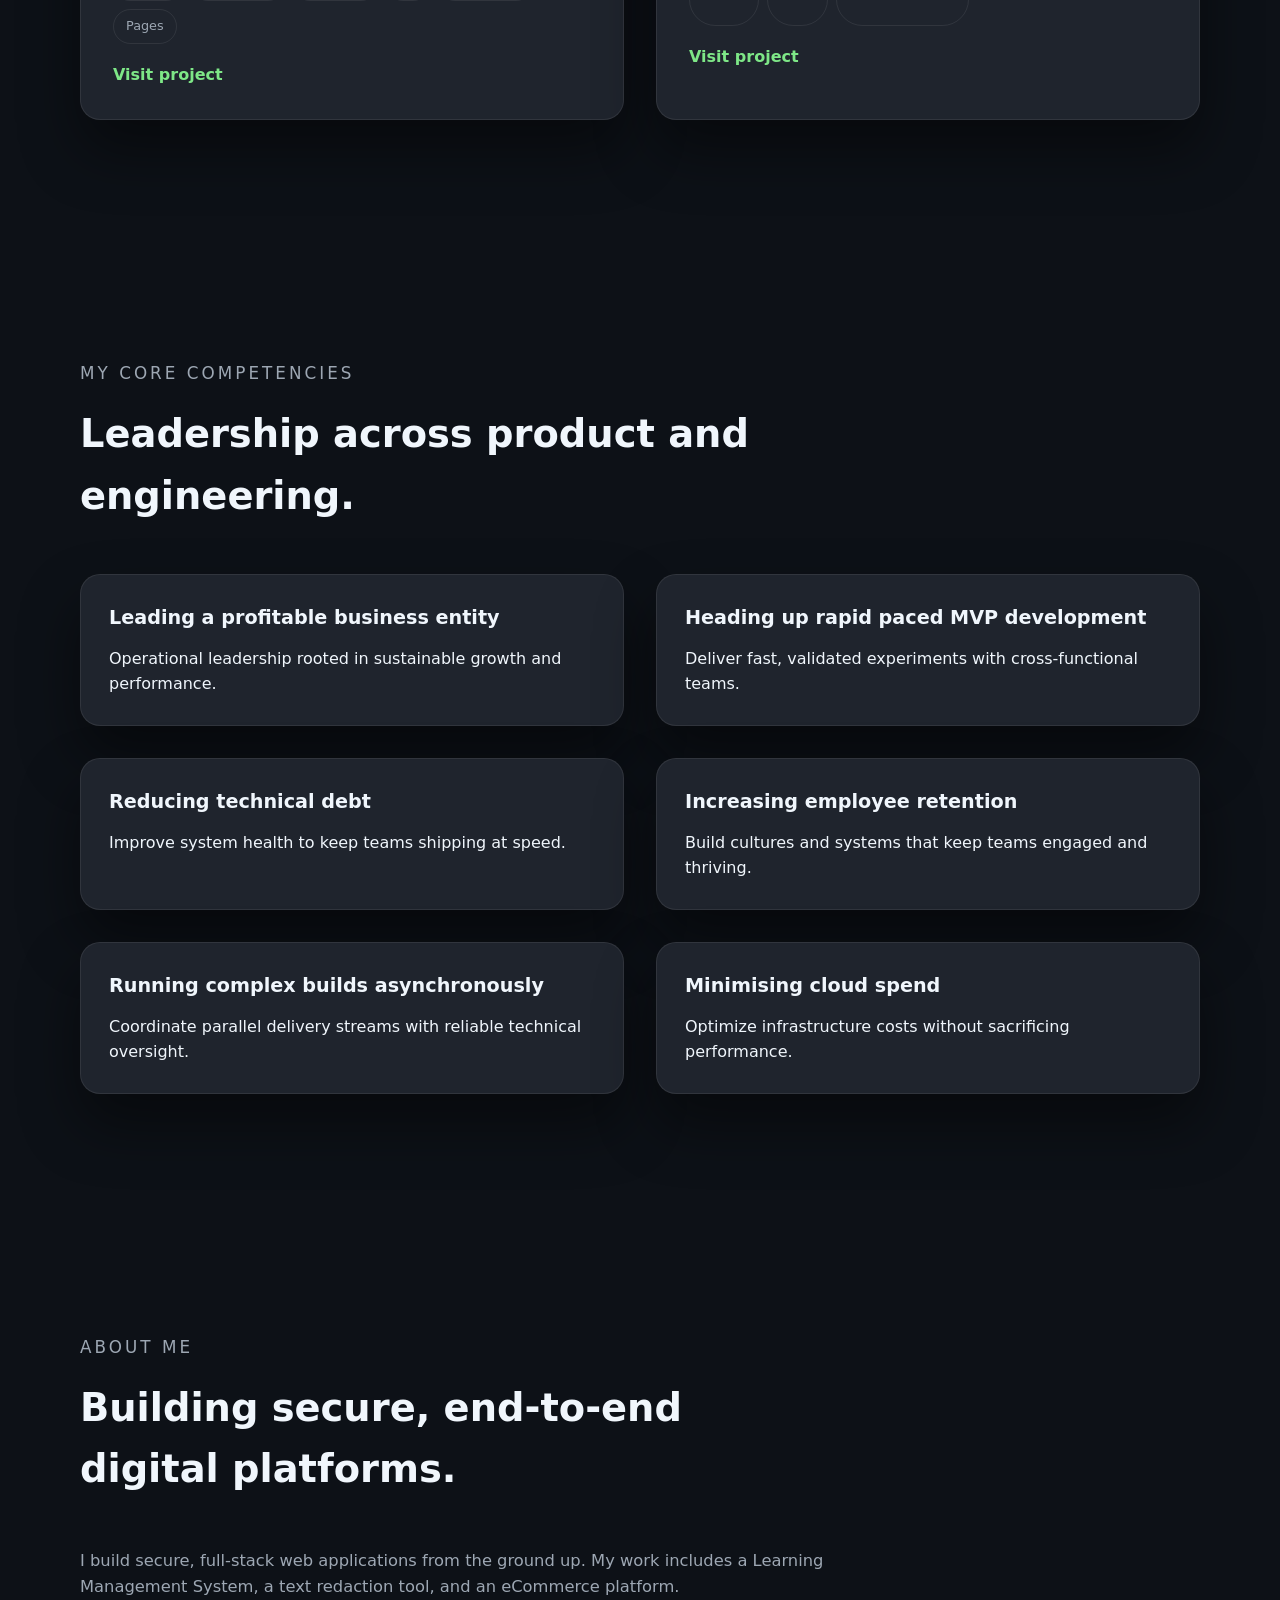
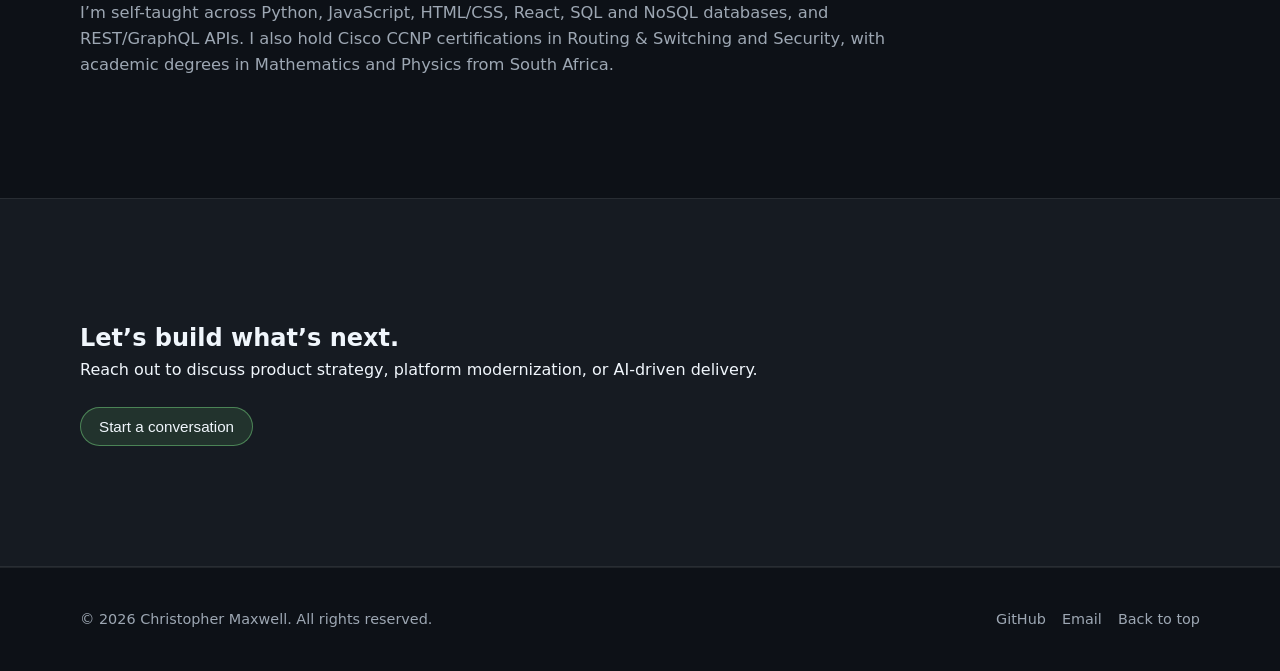
==== commit 951e2f72: "update codebase" ====
--- a/index.html
+++ b/index.html
@@ -129,7 +129,7 @@
             </article>
             <article class="project-card">
               <div class="project-header">
-                <img src="images/victorian_code.jpeg" width="" alt="Cloudflare Edge Guestbook" loading="lazy">
+                <img src="images/github.svg" width="" alt="Cloudflare Edge Guestbook" loading="lazy">
               </div>
               <div class="project-media">
                 <img src="./images/vector-search.gif" alt="Vector Search" loading="lazy">
